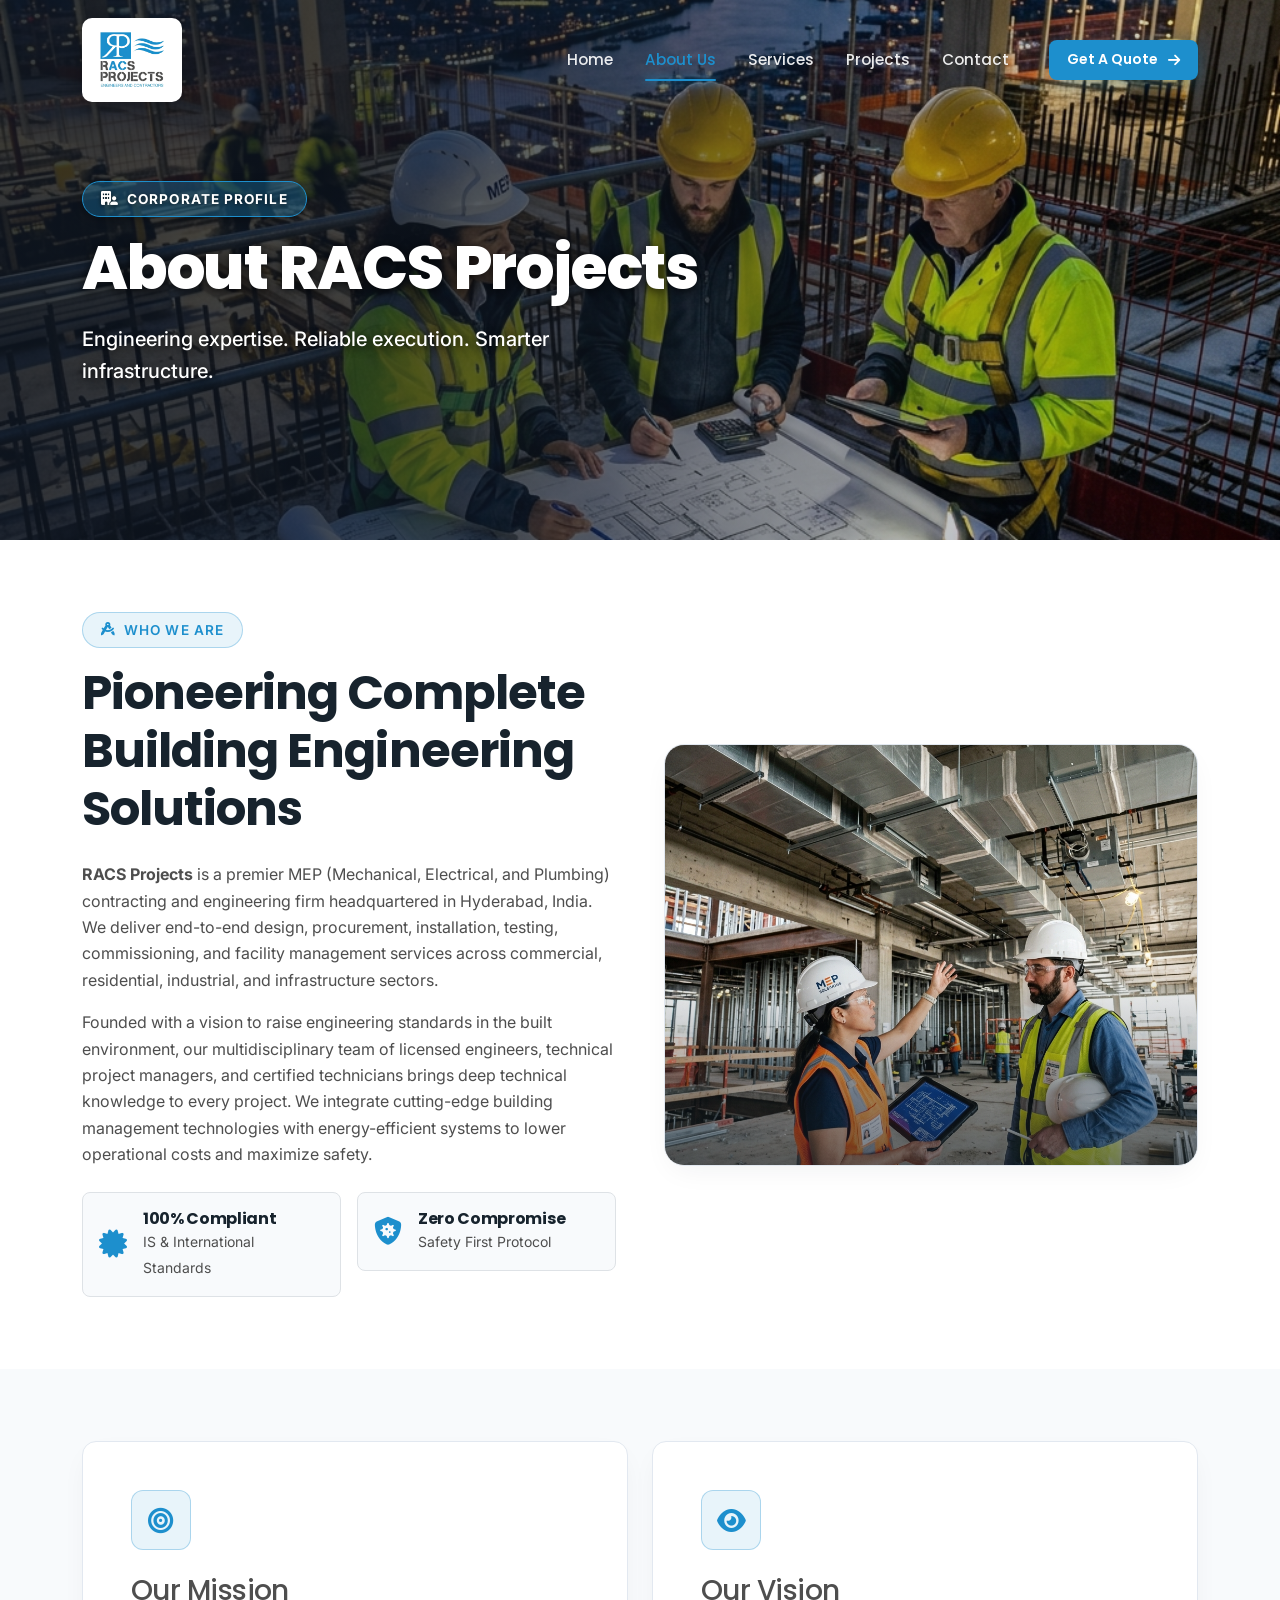
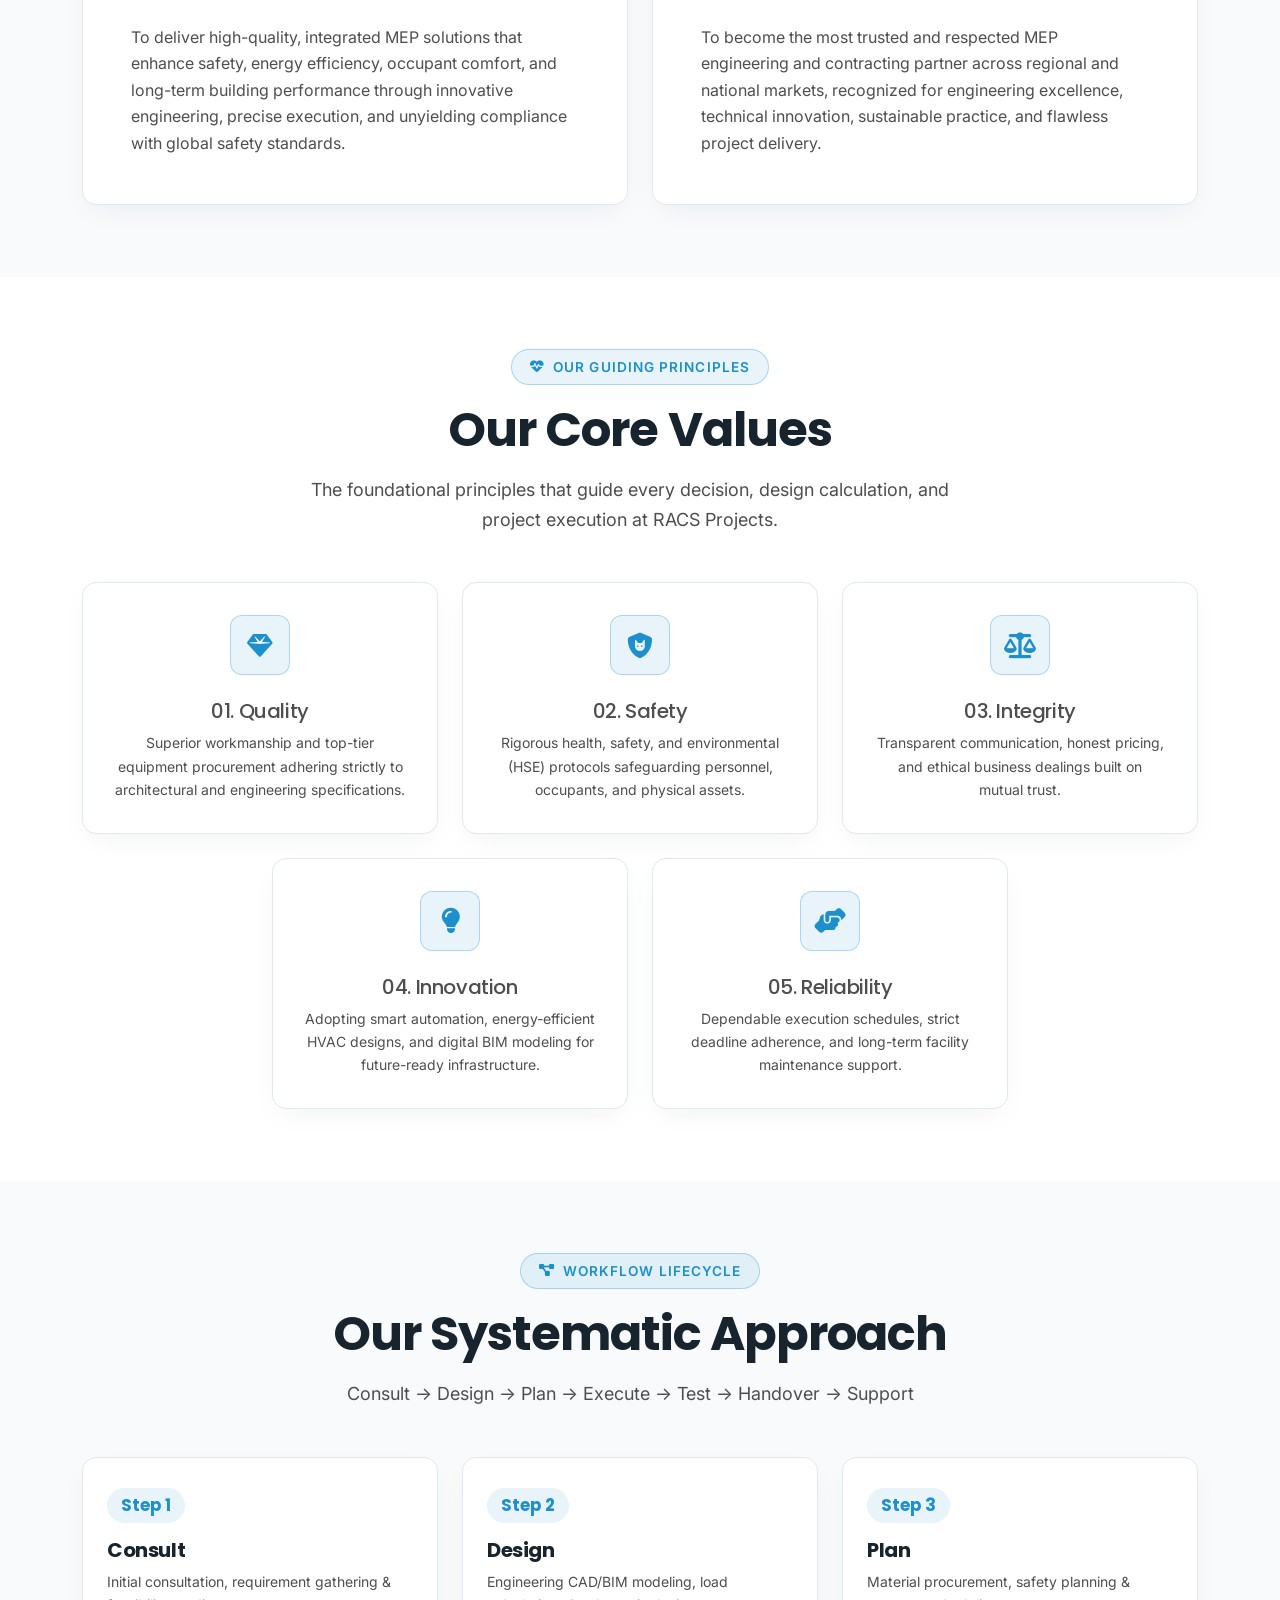
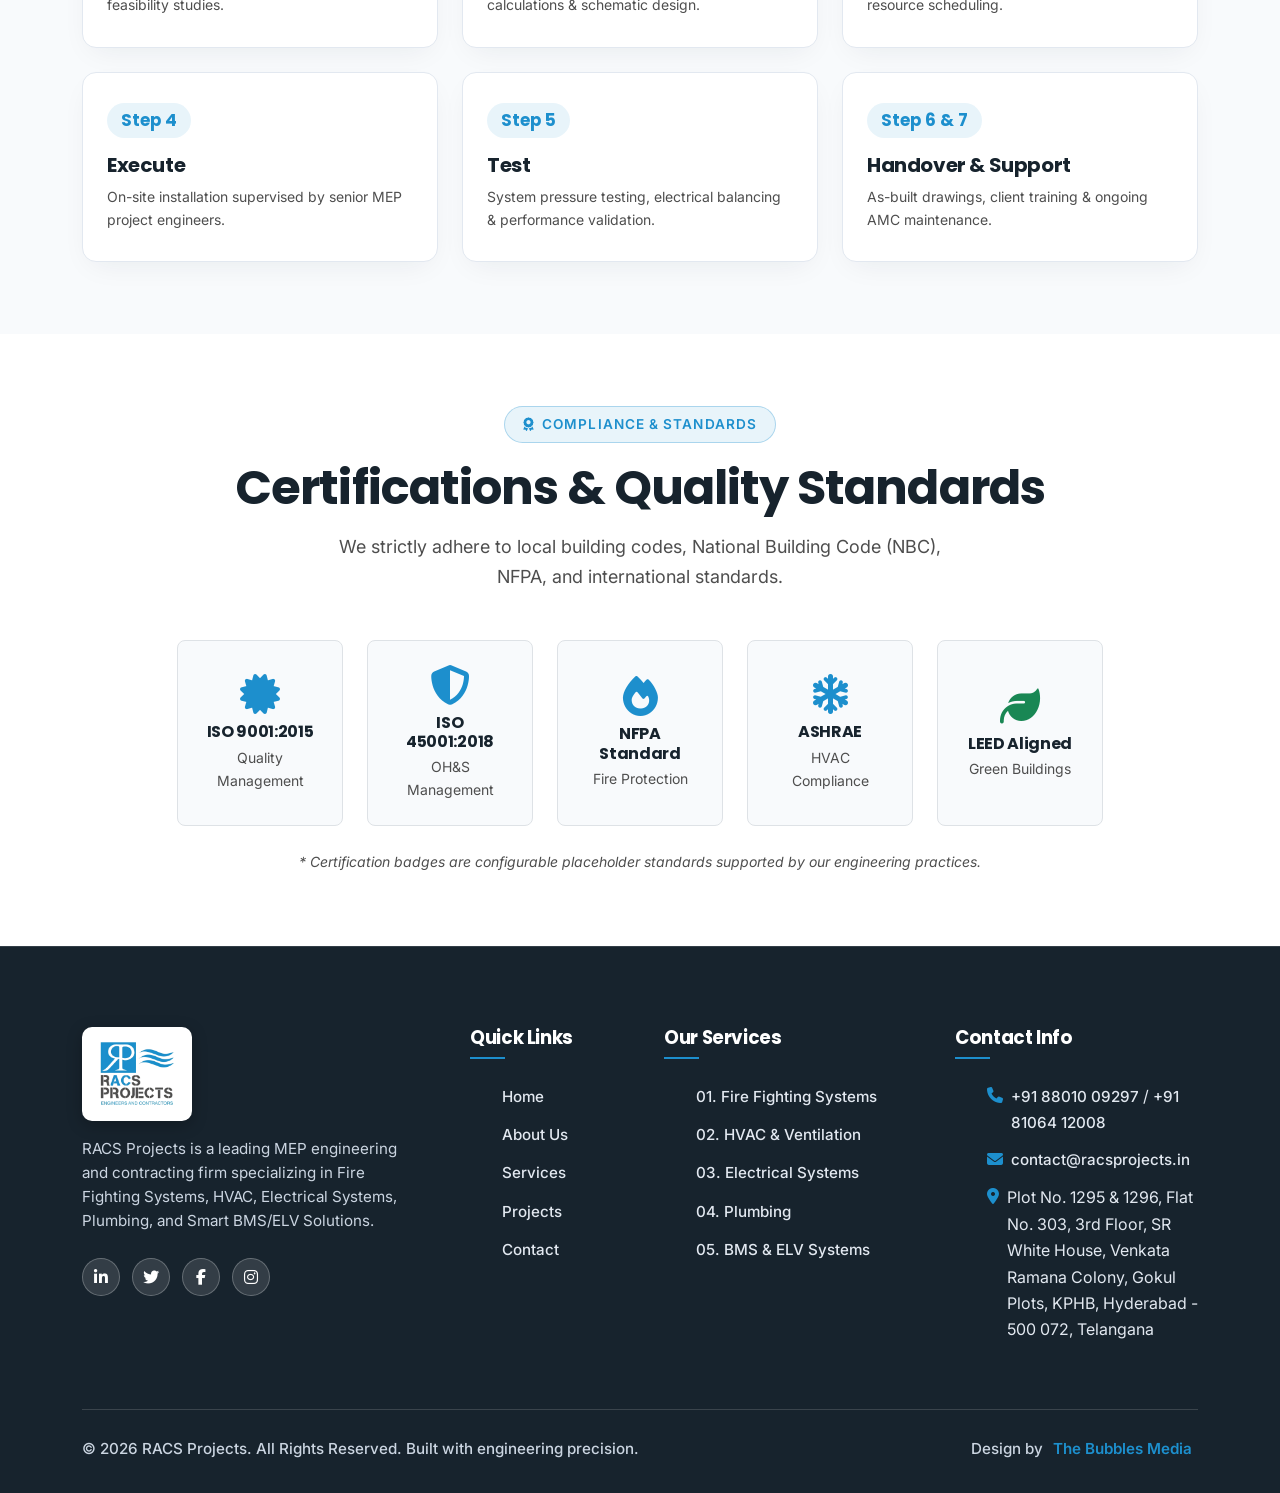
==== about.html @ c569ed99 "fvdfvd" ====
<!DOCTYPE html>
<html lang="en">
<head>
  <meta charset="UTF-8">
  <meta name="viewport" content="width=device-width, initial-scale=1.0">
  <title>About Us | RACS Projects - MEP Engineering & Contracting</title>
  <meta name="description" content="Learn about RACS Projects, a trusted MEP engineering and contracting company committed to engineering excellence, safety, and sustainable building systems.">
  <meta name="keywords" content="RACS Projects about, MEP engineering company, mission vision core values, MEP contractors Hyderabad">
  <meta name="author" content="RACS Projects">
  
  <!-- Open Graph / Social Media Meta -->
  <meta property="og:title" content="About Us | RACS Projects">
  <meta property="og:description" content="Engineering expertise. Reliable execution. Smarter infrastructure.">
  <meta property="og:type" content="website">
  <meta property="og:url" content="https://racsprojects.com/about.html">

  <!-- Google Fonts -->
  <link rel="preconnect" href="https://fonts.googleapis.com">
  <link rel="preconnect" href="https://fonts.gstatic.com" crossorigin>
  <link href="https://fonts.googleapis.com/css2?family=Inter:wght@300;400;500;600;700&family=Poppins:wght@400;500;600;700;800&display=swap" rel="stylesheet">

  <!-- Bootstrap 5 CSS -->
  <link href="https://cdn.jsdelivr.net/npm/bootstrap@5.3.3/dist/css/bootstrap.min.css" rel="stylesheet">
  
  <!-- Font Awesome Icons -->
  <link rel="stylesheet" href="https://cdnjs.cloudflare.com/ajax/libs/font-awesome/6.5.1/css/all.min.css">

  <!-- Custom Stylesheet -->
  <link rel="stylesheet" href="css/style.css">
</head>
<body>

  <!-- ==========================================
       NAVIGATION BAR
       ========================================== -->
  <nav class="navbar navbar-expand-lg navbar-racs">
    <div class="container">
      <a class="navbar-brand navbar-brand-racs" href="index.html">
        <img src="assets/images/logo.png" alt="RACS Projects Logo" class="brand-logo-img">
      </a>
      <button class="navbar-toggler navbar-toggler-racs" type="button" data-bs-toggle="collapse" data-bs-target="#navbarContent" aria-controls="navbarContent" aria-expanded="false" aria-label="Toggle navigation">
        <i class="fa-solid fa-bars"></i>
      </button>

      <div class="collapse navbar-collapse" id="navbarContent">
        <ul class="navbar-nav ms-auto mb-2 mb-lg-0 me-lg-4">
          <li class="nav-item">
            <a class="nav-link nav-link-racs" href="index.html">Home</a>
          </li>
          <li class="nav-item">
            <a class="nav-link nav-link-racs active" href="about.html">About Us</a>
          </li>
          <li class="nav-item">
            <a class="nav-link nav-link-racs" href="services.html">Services</a>
          </li>
          <li class="nav-item">
            <a class="nav-link nav-link-racs" href="projects.html">Projects</a>
          </li>
          <li class="nav-item">
            <a class="nav-link nav-link-racs" href="contact.html">Contact</a>
          </li>
        </ul>
        <a href="contact.html" class="btn-racs btn-racs-primary btn-sm-custom">
          Get a Quote <i class="fa-solid fa-arrow-right"></i>
        </a>
      </div>
    </div>
  </nav>

  <!-- ==========================================
       ABOUT HERO
       ========================================== -->
  <section class="hero-racs" style="background-image: url('assets/images/about-hero.jpg'); min-height: 60vh;">
    <div class="hero-overlay"></div>
    <div class="container hero-content">
      <div class="row align-items-center">
        <div class="col-lg-8 reveal-on-scroll">
          <div class="section-tag">
            <i class="fa-solid fa-building-user"></i> Corporate Profile
          </div>
          <h1 class="hero-title">About RACS Projects</h1>
          <p class="hero-subtitle">
            Engineering expertise. Reliable execution. Smarter infrastructure.
          </p>
        </div>
      </div>
    </div>
  </section>

  <!-- ==========================================
       WHO WE ARE
       ========================================== -->
  <section class="py-5">
    <div class="container py-4">
      <div class="row align-items-center g-5">
        <div class="col-lg-6 reveal-on-scroll">
          <div class="section-tag">
            <i class="fa-solid fa-compass-drafting"></i> Who We Are
          </div>
          <h2 class="section-title mb-4">Pioneering Complete Building Engineering Solutions</h2>
          <p class="text-muted-custom mb-3">
            <strong>RACS Projects</strong> is a premier MEP (Mechanical, Electrical, and Plumbing) contracting and engineering firm headquartered in Hyderabad, India. We deliver end-to-end design, procurement, installation, testing, commissioning, and facility management services across commercial, residential, industrial, and infrastructure sectors.
          </p>
          <p class="text-muted-custom mb-4">
            Founded with a vision to raise engineering standards in the built environment, our multidisciplinary team of licensed engineers, technical project managers, and certified technicians brings deep technical knowledge to every project. We integrate cutting-edge building management technologies with energy-efficient systems to lower operational costs and maximize safety.
          </p>
          
          <div class="row g-3">
            <div class="col-6">
              <div class="d-flex align-items-center gap-3 p-3 rounded-3 bg-surface-slate border border-subtle">
                <i class="fa-solid fa-certificate text-accent-cyan fs-3"></i>
                <div>
                  <h6 class="mb-0 text-bright fw-bold">100% Compliant</h6>
                  <span class="small text-muted-custom">IS & International Standards</span>
                </div>
              </div>
            </div>
            <div class="col-6">
              <div class="d-flex align-items-center gap-3 p-3 rounded-3 bg-surface-slate border border-subtle">
                <i class="fa-solid fa-shield-virus text-accent-amber fs-3"></i>
                <div>
                  <h6 class="mb-0 text-bright fw-bold">Zero Compromise</h6>
                  <span class="small text-muted-custom">Safety First Protocol</span>
                </div>
              </div>
            </div>
          </div>
        </div>

        <div class="col-lg-6 reveal-on-scroll">
          <div class="service-img-wrapper">
            <img src="assets/images/company-intro.jpg" alt="RACS Projects Engineering Team">
            <div class="service-img-overlay"></div>
          </div>
        </div>
      </div>
    </div>
  </section>

  <!-- ==========================================
       MISSION & VISION
       ========================================== -->
  <section class="py-5 bg-surface-slate">
    <div class="container py-4">
      <div class="row g-4">
        <!-- Mission -->
        <div class="col-lg-6 reveal-on-scroll">
          <div class="racs-card p-5 border-accent">
            <div class="icon-box">
              <i class="fa-solid fa-bullseye"></i>
            </div>
            <h3 class="h3 mb-3">Our Mission</h3>
            <p class="text-muted-custom mb-0">
              To deliver high-quality, integrated MEP solutions that enhance safety, energy efficiency, occupant comfort, and long-term building performance through innovative engineering, precise execution, and unyielding compliance with global safety standards.
            </p>
          </div>
        </div>

        <!-- Vision -->
        <div class="col-lg-6 reveal-on-scroll">
          <div class="racs-card p-5 border-amber">
            <div class="icon-box icon-box-amber">
              <i class="fa-solid fa-eye"></i>
            </div>
            <h3 class="h3 mb-3">Our Vision</h3>
            <p class="text-muted-custom mb-0">
              To become the most trusted and respected MEP engineering and contracting partner across regional and national markets, recognized for engineering excellence, technical innovation, sustainable practice, and flawless project delivery.
            </p>
          </div>
        </div>
      </div>
    </div>
  </section>

  <!-- ==========================================
       CORE VALUES (5 CARDS)
       ========================================== -->
  <section class="py-5">
    <div class="container py-4">
      <div class="text-center mx-auto mb-5 reveal-on-scroll" style="max-width: 700px;">
        <div class="section-tag section-tag-amber">
          <i class="fa-solid fa-heart-pulse"></i> Our Guiding Principles
        </div>
        <h2 class="section-title">Our Core Values</h2>
        <p class="section-subtitle">
          The foundational principles that guide every decision, design calculation, and project execution at RACS Projects.
        </p>
      </div>

      <div class="row g-4 justify-content-center">
        <!-- 1. Quality -->
        <div class="col-lg-4 col-md-6 reveal-on-scroll">
          <div class="racs-card text-center">
            <div class="icon-box mx-auto">
              <i class="fa-solid fa-gem"></i>
            </div>
            <h4 class="h5 mb-2">01. Quality</h4>
            <p class="text-muted-custom small mb-0">
              Superior workmanship and top-tier equipment procurement adhering strictly to architectural and engineering specifications.
            </p>
          </div>
        </div>

        <!-- 2. Safety -->
        <div class="col-lg-4 col-md-6 reveal-on-scroll">
          <div class="racs-card text-center">
            <div class="icon-box icon-box-amber mx-auto">
              <i class="fa-solid fa-shield-cat"></i>
            </div>
            <h4 class="h5 mb-2">02. Safety</h4>
            <p class="text-muted-custom small mb-0">
              Rigorous health, safety, and environmental (HSE) protocols safeguarding personnel, occupants, and physical assets.
            </p>
          </div>
        </div>

        <!-- 3. Integrity -->
        <div class="col-lg-4 col-md-6 reveal-on-scroll">
          <div class="racs-card text-center">
            <div class="icon-box mx-auto">
              <i class="fa-solid fa-scale-balanced"></i>
            </div>
            <h4 class="h5 mb-2">03. Integrity</h4>
            <p class="text-muted-custom small mb-0">
              Transparent communication, honest pricing, and ethical business dealings built on mutual trust.
            </p>
          </div>
        </div>

        <!-- 4. Innovation -->
        <div class="col-lg-4 col-md-6 reveal-on-scroll">
          <div class="racs-card text-center">
            <div class="icon-box icon-box-amber mx-auto">
              <i class="fa-solid fa-lightbulb"></i>
            </div>
            <h4 class="h5 mb-2">04. Innovation</h4>
            <p class="text-muted-custom small mb-0">
              Adopting smart automation, energy-efficient HVAC designs, and digital BIM modeling for future-ready infrastructure.
            </p>
          </div>
        </div>

        <!-- 5. Reliability -->
        <div class="col-lg-4 col-md-6 reveal-on-scroll">
          <div class="racs-card text-center">
            <div class="icon-box mx-auto">
              <i class="fa-solid fa-handshake-angle"></i>
            </div>
            <h4 class="h5 mb-2">05. Reliability</h4>
            <p class="text-muted-custom small mb-0">
              Dependable execution schedules, strict deadline adherence, and long-term facility maintenance support.
            </p>
          </div>
        </div>
      </div>
    </div>
  </section>

  <!-- ==========================================
       OUR APPROACH / WORKFLOW TIMELINE
       ========================================== -->
  <section class="py-5 bg-surface-slate">
    <div class="container py-4">
      <div class="text-center mx-auto mb-5 reveal-on-scroll" style="max-width: 700px;">
        <div class="section-tag">
          <i class="fa-solid fa-diagram-project"></i> Workflow Lifecycle
        </div>
        <h2 class="section-title">Our Systematic Approach</h2>
        <p class="section-subtitle">
          Consult → Design → Plan → Execute → Test → Handover → Support
        </p>
      </div>

      <div class="row g-4 position-relative">
        <div class="col-md-4 col-6 reveal-on-scroll">
          <div class="process-step h-100">
            <span class="step-num">Step 1</span>
            <h5 class="mb-2">Consult</h5>
            <p class="small text-muted-custom mb-0">Initial consultation, requirement gathering & feasibility studies.</p>
          </div>
        </div>
        <div class="col-md-4 col-6 reveal-on-scroll">
          <div class="process-step h-100">
            <span class="step-num">Step 2</span>
            <h5 class="mb-2">Design</h5>
            <p class="small text-muted-custom mb-0">Engineering CAD/BIM modeling, load calculations & schematic design.</p>
          </div>
        </div>
        <div class="col-md-4 col-6 reveal-on-scroll">
          <div class="process-step h-100">
            <span class="step-num">Step 3</span>
            <h5 class="mb-2">Plan</h5>
            <p class="small text-muted-custom mb-0">Material procurement, safety planning & resource scheduling.</p>
          </div>
        </div>
        <div class="col-md-4 col-6 reveal-on-scroll">
          <div class="process-step h-100">
            <span class="step-num">Step 4</span>
            <h5 class="mb-2">Execute</h5>
            <p class="small text-muted-custom mb-0">On-site installation supervised by senior MEP project engineers.</p>
          </div>
        </div>
        <div class="col-md-4 col-6 reveal-on-scroll">
          <div class="process-step h-100">
            <span class="step-num">Step 5</span>
            <h5 class="mb-2">Test</h5>
            <p class="small text-muted-custom mb-0">System pressure testing, electrical balancing & performance validation.</p>
          </div>
        </div>
        <div class="col-md-4 col-6 reveal-on-scroll">
          <div class="process-step h-100">
            <span class="step-num">Step 6 & 7</span>
            <h5 class="mb-2">Handover & Support</h5>
            <p class="small text-muted-custom mb-0">As-built drawings, client training & ongoing AMC maintenance.</p>
          </div>
        </div>
      </div>
    </div>
  </section>

  <!-- ==========================================
       CERTIFICATIONS & STANDARDS PLACEHOLDERS
       ========================================== -->
  <section class="py-5">
    <div class="container py-4 text-center">
      <div class="section-tag section-tag-amber mb-3">
        <i class="fa-solid fa-award"></i> Compliance & Standards
      </div>
      <h2 class="section-title mb-3">Certifications & Quality Standards</h2>
      <p class="section-subtitle mx-auto mb-5" style="max-width: 650px;">
        We strictly adhere to local building codes, National Building Code (NBC), NFPA, and international standards.
      </p>

      <div class="row g-4 justify-content-center reveal-on-scroll">
        <!-- Placeholder 1 -->
        <div class="col-lg-2 col-md-4 col-6">
          <div class="p-4 rounded-3 bg-surface-slate border border-subtle h-100 d-flex flex-column align-items-center justify-content-center">
            <i class="fa-solid fa-certificate text-accent-cyan fs-1 mb-2"></i>
            <h6 class="mb-1 text-bright">ISO 9001:2015</h6>
            <span class="small text-muted-custom">Quality Management</span>
          </div>
        </div>

        <!-- Placeholder 2 -->
        <div class="col-lg-2 col-md-4 col-6">
          <div class="p-4 rounded-3 bg-surface-slate border border-subtle h-100 d-flex flex-column align-items-center justify-content-center">
            <i class="fa-solid fa-shield-halved text-accent-amber fs-1 mb-2"></i>
            <h6 class="mb-1 text-bright">ISO 45001:2018</h6>
            <span class="small text-muted-custom">OH&S Management</span>
          </div>
        </div>

        <!-- Placeholder 3 -->
        <div class="col-lg-2 col-md-4 col-6">
          <div class="p-4 rounded-3 bg-surface-slate border border-subtle h-100 d-flex flex-column align-items-center justify-content-center">
            <i class="fa-solid fa-fire text-accent-amber fs-1 mb-2"></i>
            <h6 class="mb-1 text-bright">NFPA Standard</h6>
            <span class="small text-muted-custom">Fire Protection</span>
          </div>
        </div>

        <!-- Placeholder 4 -->
        <div class="col-lg-2 col-md-4 col-6">
          <div class="p-4 rounded-3 bg-surface-slate border border-subtle h-100 d-flex flex-column align-items-center justify-content-center">
            <i class="fa-solid fa-snowflake text-accent-cyan fs-1 mb-2"></i>
            <h6 class="mb-1 text-bright">ASHRAE</h6>
            <span class="small text-muted-custom">HVAC Compliance</span>
          </div>
        </div>

        <!-- Placeholder 5 -->
        <div class="col-lg-2 col-md-4 col-6">
          <div class="p-4 rounded-3 bg-surface-slate border border-subtle h-100 d-flex flex-column align-items-center justify-content-center">
            <i class="fa-solid fa-leaf text-success fs-1 mb-2"></i>
            <h6 class="mb-1 text-bright">LEED Aligned</h6>
            <span class="small text-muted-custom">Green Buildings</span>
          </div>
        </div>
      </div>
      <p class="small text-dim mt-4 mb-0"><em>* Certification badges are configurable placeholder standards supported by our engineering practices.</em></p>
    </div>
  </section>

  <!-- ==========================================
       FOOTER
       ========================================== -->
  <footer class="footer-racs">
    <div class="container">
      <div class="row g-5 mb-5">
        <div class="col-lg-4">
          <a class="navbar-brand navbar-brand-racs mb-3" href="index.html">
            <img src="assets/images/logo.png" alt="RACS Projects Logo" class="brand-logo-img">
          </a>
          <p class="text-muted-custom small mb-4">
            RACS Projects is a leading MEP engineering and contracting firm specializing in Fire Fighting Systems, HVAC, Electrical Systems, Plumbing, and Smart BMS/ELV Solutions.
          </p>
          <div>
            <a href="#" class="social-icon-btn"><i class="fa-brands fa-linkedin-in"></i></a>
            <a href="#" class="social-icon-btn"><i class="fa-brands fa-twitter"></i></a>
            <a href="#" class="social-icon-btn"><i class="fa-brands fa-facebook-f"></i></a>
            <a href="#" class="social-icon-btn"><i class="fa-brands fa-instagram"></i></a>
          </div>
        </div>

        <div class="col-lg-2 col-md-4 col-6">
          <h5 class="footer-title">Quick Links</h5>
          <ul class="footer-links">
            <li><a href="index.html">Home</a></li>
            <li><a href="about.html">About Us</a></li>
            <li><a href="services.html">Services</a></li>
            <li><a href="projects.html">Projects</a></li>
            <li><a href="contact.html">Contact</a></li>
          </ul>
        </div>

        <!-- Services in strict order -->
        <div class="col-lg-3 col-md-4 col-6">
          <h5 class="footer-title">Our Services</h5>
          <ul class="footer-links">
            <li><a href="services.html#fire-fighting">01. Fire Fighting Systems</a></li>
            <li><a href="services.html#hvac-ventilation">02. HVAC & Ventilation</a></li>
            <li><a href="services.html#electrical-systems">03. Electrical Systems</a></li>
            <li><a href="services.html#plumbing">04. Plumbing</a></li>
            <li><a href="services.html#bms-elv">05. BMS & ELV Systems</a></li>
          </ul>
        </div>

        <div class="col-lg-3 col-md-4">
          <h5 class="footer-title">Contact Info</h5>
          <ul class="footer-links">
            <li class="d-flex gap-2">
              <i class="fa-solid fa-phone text-accent-cyan mt-1"></i>
              <span><a href="tel:+918801009297" class="p-0">+91 88010 09297</a> / <a href="tel:+918106412008" class="p-0">+91 81064 12008</a></span>
            </li>
            <li class="d-flex gap-2">
              <i class="fa-solid fa-envelope text-accent-cyan mt-1"></i>
              <a href="mailto:contact@racsprojects.in" class="p-0">contact@racsprojects.in</a>
            </li>
            <li class="d-flex gap-2">
              <i class="fa-solid fa-location-dot text-accent-cyan mt-1"></i>
              <span>Plot No. 1295 &amp; 1296, Flat No. 303, 3rd Floor, SR White House, Venkata Ramana Colony, Gokul Plots, KPHB, Hyderabad - 500 072, Telangana</span>
            </li>
          </ul>
        </div>
      </div>

      <div class="footer-bottom d-flex flex-column flex-md-row align-items-center justify-content-between gap-2 text-center text-md-start">
        <p class="mb-0">© 2026 RACS Projects. All Rights Reserved. Built with engineering precision.</p>
        <p class="mb-0">Design by <a href="https://thebubblesmedia.com/" target="_blank" rel="noopener noreferrer" class="bubbles-media-link">The Bubbles Media</a></p>
      </div>
    </div>
  </footer>

  <!-- Bootstrap 5 JS Bundle -->
  <script src="https://cdn.jsdelivr.net/npm/bootstrap@5.3.3/dist/js/bootstrap.bundle.min.js"></script>
  
  <!-- Custom JS -->
  <script src="js/script.js"></script>
</body>
</html>
---- css/style.css ----
/* ==========================================================================
   RACS PROJECTS - MEP Engineering & Contracting
   Main Stylesheet (Strict Brand Colors: #1D8FCD, #4E4E4E, #17232D, #000000, #FFFFFF)
   ========================================================================== */

/* --------------------------------------------------------------------------
   01. DESIGN TOKENS & VARIABLES
   -------------------------------------------------------------------------- */
:root {
  --font-heading: 'Poppins', -apple-system, BlinkMacSystemFont, 'Segoe UI', Roboto, sans-serif;
  --font-body: 'Inter', -apple-system, BlinkMacSystemFont, 'Segoe UI', Roboto, sans-serif;

  /* Official Brand Palette from RACS Projects Logo */
  --brand-blue: #1D8FCD;
  --brand-blue-hover: #1573a6;
  --brand-blue-light: rgba(29, 143, 205, 0.1);
  --brand-blue-glow: rgba(29, 143, 205, 0.35);

  --brand-charcoal: #4E4E4E;
  --brand-navy-dark: #17232D;
  --brand-black: #000000;
  --brand-white: #FFFFFF;

  /* Light Theme Background Tokens */
  --bg-light: #FFFFFF;
  --bg-light-gray: #F8FAFC;
  --bg-alt-gray: #F1F5F9;

  /* Borders & Shadows */
  --border-light: #E2E8F0;
  --border-accent: rgba(29, 143, 205, 0.3);
  --border-dark: rgba(255, 255, 255, 0.12);

  /* Legacy Compatibility Aliases */
  --accent-blue-500: var(--brand-blue);
  --accent-blue-600: var(--brand-blue-hover);
  --accent-cyan: var(--brand-blue);
  --accent-amber: var(--brand-blue);

  /* Typography Colors */
  --text-dark: #17232D;
  --text-body: #4E4E4E;
  --text-muted: #64748B;
  --text-bright: #FFFFFF;

  /* Spacing & Transitions */
  --transition-fast: all 0.25s cubic-bezier(0.16, 1, 0.3, 1);
  --transition-normal: all 0.4s cubic-bezier(0.16, 1, 0.3, 1);
  --radius-sm: 8px;
  --radius-md: 14px;
  --radius-lg: 20px;
  --radius-full: 9999px;
  
  --shadow-subtle: 0 10px 30px -10px rgba(23, 35, 45, 0.08);
  --shadow-glow: 0 0 25px rgba(29, 143, 205, 0.25);
}

/* --------------------------------------------------------------------------
   02. RESET & BASE STYLES
   -------------------------------------------------------------------------- */
* {
  margin: 0;
  padding: 0;
  box-sizing: border-box;
}

html {
  scroll-behavior: smooth;
  font-size: 16px;
}

body {
  font-family: var(--font-body);
  background-color: var(--bg-light);
  color: var(--text-body);
  line-height: 1.65;
  overflow-x: hidden;
  -webkit-font-smoothing: antialiased;
}

h1, h2, h3, h4, h5, h6 {
  font-family: var(--font-heading);
  color: var(--brand-navy-dark);
  font-weight: 700;
  letter-spacing: -0.02em;
}

.bg-surface-dark h1,
.bg-surface-dark h2,
.bg-surface-dark h3,
.bg-surface-dark h4,
.bg-surface-dark h5,
.bg-surface-dark h6,
.hero-racs h1,
.footer-racs h5 {
  color: var(--brand-white);
}

a {
  color: var(--brand-blue);
  text-decoration: none;
  transition: var(--transition-fast);
}

a:hover {
  color: var(--brand-blue-hover);
}

img {
  max-width: 100%;
  height: auto;
  display: block;
}

/* --------------------------------------------------------------------------
   03. TYPOGRAPHY & UTILITIES
   -------------------------------------------------------------------------- */
.text-accent-blue,
.text-accent-cyan,
.text-accent-amber {
  color: var(--brand-blue) !important;
}

.text-muted-custom {
  color: var(--brand-charcoal) !important;
}

.section-tag,
.section-tag-amber {
  display: inline-flex;
  align-items: center;
  gap: 8px;
  padding: 6px 18px;
  border-radius: var(--radius-full);
  background: var(--brand-blue-light);
  border: 1px solid var(--border-accent);
  color: var(--brand-blue);
  font-size: 0.85rem;
  font-weight: 600;
  text-transform: uppercase;
  letter-spacing: 0.08em;
  margin-bottom: 1rem;
}

.section-title {
  font-size: clamp(2rem, 4vw, 3rem);
  line-height: 1.2;
  margin-bottom: 1rem;
  color: var(--brand-navy-dark);
}

.section-subtitle {
  font-size: 1.125rem;
  color: var(--brand-charcoal);
  max-width: 680px;
}

.bg-surface-dark {
  background-color: var(--brand-navy-dark) !important;
  color: var(--brand-white);
}

.bg-surface-slate {
  background-color: var(--bg-light-gray) !important;
}

/* --------------------------------------------------------------------------
   04. BUTTONS & INTERACTIVE ELEMENTS
   -------------------------------------------------------------------------- */
.btn-racs {
  display: inline-flex;
  align-items: center;
  justify-content: center;
  gap: 10px;
  padding: 14px 28px;
  font-family: var(--font-heading);
  font-weight: 600;
  font-size: 0.95rem;
  border-radius: var(--radius-sm);
  transition: var(--transition-normal);
  cursor: pointer;
  border: none;
  text-transform: capitalize;
}

.btn-racs-primary,
.btn-racs-amber {
  background-color: var(--brand-blue) !important;
  color: var(--brand-white) !important;
  box-shadow: 0 4px 18px var(--brand-blue-glow);
}

.btn-racs-primary:hover,
.btn-racs-amber:hover {
  background-color: var(--brand-blue-hover) !important;
  color: var(--brand-white) !important;
  transform: translateY(-2px);
  box-shadow: 0 8px 25px var(--brand-blue-glow);
}

.btn-racs-outline {
  background: transparent;
  color: var(--brand-blue);
  border: 1px solid var(--brand-blue);
}

.hero-racs .btn-racs-outline,
.bg-surface-dark .btn-racs-outline {
  color: var(--brand-white);
  border-color: rgba(255, 255, 255, 0.3);
  background: rgba(255, 255, 255, 0.05);
}

.btn-racs-outline:hover {
  background: var(--brand-blue);
  border-color: var(--brand-blue);
  color: var(--brand-white);
  transform: translateY(-2px);
}

.btn-sm-custom {
  padding: 8px 18px;
  font-size: 0.875rem;
}

/* --------------------------------------------------------------------------
   05. NAVIGATION BAR
   -------------------------------------------------------------------------- */
.navbar-racs {
  position: fixed;
  top: 0;
  left: 0;
  width: 100%;
  z-index: 1050;
  padding: 18px 0;
  transition: var(--transition-normal);
  background: transparent;
}

.navbar-racs.scrolled {
  padding: 12px 0;
  background: var(--brand-navy-dark);
  border-bottom: 1px solid var(--border-dark);
  box-shadow: var(--shadow-subtle);
}

.navbar-brand-racs {
  display: inline-flex;
  align-items: center;
  justify-content: center;
  background: #ffffff;
  padding: 8px 16px;
  border-radius: 10px;
  box-shadow: 0 4px 15px rgba(0, 0, 0, 0.25);
  transition: var(--transition-fast);
}

.navbar-brand-racs:hover {
  transform: translateY(-2px);
  box-shadow: 0 6px 20px rgba(29, 143, 205, 0.4);
}

.brand-logo-img {
  height: 68px;
  width: auto;
  max-width: 340px;
  object-fit: contain;
  transition: var(--transition-fast);
}

.footer-racs .brand-logo-img {
  height: 78px;
  max-width: 380px;
}

.nav-link-racs {
  font-family: var(--font-heading);
  font-size: 0.95rem;
  font-weight: 500;
  color: rgba(255, 255, 255, 0.9) !important;
  padding: 8px 16px !important;
  position: relative;
  transition: var(--transition-fast);
}

.nav-link-racs:hover,
.nav-link-racs.active {
  color: var(--brand-blue) !important;
}

.nav-link-racs.active::after {
  content: '';
  position: absolute;
  bottom: 0;
  left: 16px;
  right: 16px;
  height: 2px;
  background: var(--brand-blue);
  border-radius: 2px;
  box-shadow: 0 0 8px var(--brand-blue);
}

.navbar-toggler-racs {
  border: 1px solid var(--border-dark);
  color: var(--brand-white);
  padding: 8px 12px;
  border-radius: var(--radius-sm);
  background: rgba(255, 255, 255, 0.08);
}

@media (max-width: 991.98px) {
  .navbar-collapse {
    background: var(--brand-navy-dark);
    border-radius: var(--radius-md);
    padding: 20px;
    margin-top: 15px;
    border: 1px solid var(--border-dark);
    box-shadow: var(--shadow-subtle);
  }
}

/* --------------------------------------------------------------------------
   06. HERO SECTION
   -------------------------------------------------------------------------- */
.hero-racs {
  position: relative;
  min-height: 92vh;
  display: flex;
  align-items: center;
  padding-top: 150px;
  padding-bottom: 90px;
  background-size: cover;
  background-position: center center;
  background-repeat: no-repeat;
  overflow: hidden;
}

.hero-overlay {
  position: absolute;
  inset: 0;
  background: linear-gradient(
    90deg,
    rgba(15, 23, 35, 0.82) 0%,
    rgba(15, 23, 35, 0.65) 45%,
    rgba(15, 23, 35, 0.25) 75%,
    rgba(15, 23, 35, 0.05) 100%
  );
  z-index: 1;
}

.hero-content {
  position: relative;
  z-index: 2;
}

.hero-racs .section-tag {
  background: rgba(29, 143, 205, 0.3);
  border: 1px solid #1D8FCD;
  color: #FFFFFF !important;
  font-weight: 700;
  text-shadow: 0 1px 4px rgba(0, 0, 0, 0.6);
  box-shadow: 0 2px 10px rgba(0, 0, 0, 0.3);
}

.hero-title {
  font-size: clamp(2.4rem, 4.8vw, 3.8rem);
  font-weight: 800;
  line-height: 1.15;
  margin-bottom: 1.25rem;
  color: #FFFFFF !important;
  text-shadow: 0 2px 12px rgba(0, 0, 0, 0.8);
}

.hero-subtitle {
  font-size: clamp(1.05rem, 1.8vw, 1.25rem);
  color: #FFFFFF !important;
  max-width: 580px;
  margin-bottom: 2rem;
  font-weight: 500;
  line-height: 1.6;
  text-shadow: 0 2px 10px rgba(0, 0, 0, 0.85);
}

.hero-racs .btn-racs-primary {
  background-color: #1D8FCD !important;
  color: #FFFFFF !important;
  font-weight: 700;
  box-shadow: 0 4px 20px rgba(29, 143, 205, 0.5);
}

.hero-racs .btn-racs-outline {
  color: #FFFFFF !important;
  border-color: #FFFFFF !important;
  background: rgba(255, 255, 255, 0.18) !important;
  backdrop-filter: blur(8px);
  font-weight: 600;
  text-shadow: 0 1px 3px rgba(0, 0, 0, 0.5);
}

.hero-racs .btn-racs-outline:hover {
  background: #1D8FCD !important;
  border-color: #1D8FCD !important;
  color: #FFFFFF !important;
}

.hero-stats-badge {
  display: flex;
  align-items: center;
  gap: 15px;
  padding: 12px 22px;
  background: rgba(15, 23, 35, 0.8);
  backdrop-filter: blur(12px);
  border: 1px solid rgba(255, 255, 255, 0.3);
  border-radius: var(--radius-md);
  margin-top: 2rem;
  max-width: max-content;
  box-shadow: 0 4px 20px rgba(0, 0, 0, 0.5);
}

.hero-stats-badge i {
  color: #1D8FCD !important;
}

.hero-stats-badge span {
  color: #FFFFFF !important;
  font-weight: 600;
  text-shadow: 0 1px 3px rgba(0, 0, 0, 0.6);
}

/* --------------------------------------------------------------------------
   07. CARDS & GRID COMPONENTS
   -------------------------------------------------------------------------- */
.racs-card {
  background: var(--brand-white);
  border: 1px solid var(--border-light);
  border-radius: var(--radius-md);
  padding: 32px;
  transition: var(--transition-normal);
  height: 100%;
  position: relative;
  overflow: hidden;
  box-shadow: var(--shadow-subtle);
}

.bg-surface-dark .racs-card {
  background: rgba(255, 255, 255, 0.05);
  border-color: var(--border-dark);
}

.racs-card:hover {
  border-color: var(--brand-blue);
  transform: translateY(-6px);
  box-shadow: var(--shadow-glow);
}

.card-number {
  font-family: var(--font-heading);
  font-size: 2.5rem;
  font-weight: 800;
  color: rgba(23, 35, 45, 0.08);
  position: absolute;
  top: 20px;
  right: 25px;
  transition: var(--transition-fast);
}

.bg-surface-dark .card-number {
  color: rgba(255, 255, 255, 0.08);
}

.racs-card:hover .card-number {
  color: rgba(29, 143, 205, 0.25);
}

.icon-box,
.icon-box-amber {
  width: 60px;
  height: 60px;
  border-radius: 12px;
  background: var(--brand-blue-light);
  border: 1px solid var(--border-accent);
  color: var(--brand-blue);
  display: flex;
  align-items: center;
  justify-content: center;
  font-size: 1.6rem;
  margin-bottom: 1.5rem;
  transition: var(--transition-normal);
}

.racs-card:hover .icon-box,
.racs-card:hover .icon-box-amber {
  background: var(--brand-blue);
  color: var(--brand-white);
  box-shadow: 0 0 20px var(--brand-blue-glow);
}

.feature-point {
  display: flex;
  align-items: center;
  gap: 12px;
  font-size: 1rem;
  color: var(--brand-charcoal);
  font-weight: 500;
}

.feature-point i {
  color: var(--brand-blue);
  font-size: 1.1rem;
}

/* --------------------------------------------------------------------------
   08. SERVICES SPECIFIC STYLES
   -------------------------------------------------------------------------- */
.service-pill-list {
  display: flex;
  flex-wrap: wrap;
  gap: 10px;
  margin-top: 1.2rem;
}

.service-pill {
  font-size: 0.85rem;
  padding: 6px 14px;
  border-radius: var(--radius-full);
  background: var(--bg-light-gray);
  border: 1px solid var(--border-light);
  color: var(--brand-charcoal);
  transition: var(--transition-fast);
}

.bg-surface-dark .service-pill {
  background: rgba(255, 255, 255, 0.08);
  border-color: rgba(255, 255, 255, 0.12);
  color: rgba(255, 255, 255, 0.85);
}

.racs-card:hover .service-pill {
  border-color: var(--brand-blue);
  color: var(--brand-blue);
}

.service-detail-section {
  padding: 80px 0;
  border-bottom: 1px solid var(--border-light);
}

.service-img-wrapper {
  position: relative;
  border-radius: var(--radius-lg);
  overflow: hidden;
  border: 1px solid var(--border-light);
  box-shadow: var(--shadow-subtle);
}

.service-img-wrapper img {
  width: 100%;
  height: 420px;
  object-fit: cover;
  transition: var(--transition-normal);
}

.service-img-wrapper:hover img {
  transform: scale(1.04);
}

.service-img-overlay {
  position: absolute;
  inset: 0;
  background: linear-gradient(180deg, transparent 50%, rgba(23, 35, 45, 0.6) 100%);
}

/* --------------------------------------------------------------------------
   09. PROJECTS PORTFOLIO STYLES
   -------------------------------------------------------------------------- */
.filter-container {
  display: flex;
  flex-wrap: wrap;
  justify-content: center;
  gap: 10px;
  margin-bottom: 3rem;
}

.filter-btn {
  background: var(--bg-light-gray);
  border: 1px solid var(--border-light);
  color: var(--brand-charcoal);
  padding: 10px 22px;
  border-radius: var(--radius-full);
  font-family: var(--font-heading);
  font-size: 0.9rem;
  font-weight: 500;
  cursor: pointer;
  transition: var(--transition-fast);
}

.filter-btn:hover,
.filter-btn.active {
  background: var(--brand-blue);
  border-color: var(--brand-blue);
  color: var(--brand-white);
  box-shadow: 0 4px 15px var(--brand-blue-glow);
}

.project-card {
  border-radius: var(--radius-md);
  background: var(--brand-white);
  border: 1px solid var(--border-light);
  overflow: hidden;
  transition: var(--transition-normal);
  height: 100%;
  box-shadow: var(--shadow-subtle);
}

.project-card:hover {
  transform: translateY(-8px);
  border-color: var(--brand-blue);
  box-shadow: var(--shadow-glow);
}

.project-img-box {
  position: relative;
  height: 240px;
  overflow: hidden;
}

.project-img-box img {
  width: 100%;
  height: 100%;
  object-fit: cover;
  transition: var(--transition-normal);
}

.project-card:hover .project-img-box img {
  transform: scale(1.08);
}

.project-category-badge {
  position: absolute;
  top: 15px;
  left: 15px;
  background: var(--brand-navy-dark);
  border: 1px solid var(--brand-blue);
  color: var(--brand-white);
  font-size: 0.78rem;
  font-weight: 600;
  padding: 4px 12px;
  border-radius: var(--radius-full);
  text-transform: uppercase;
}

.project-body {
  padding: 24px;
}

.project-location {
  font-size: 0.85rem;
  color: var(--brand-charcoal);
  display: flex;
  align-items: center;
  gap: 6px;
  margin-bottom: 8px;
}

.project-title {
  font-size: 1.25rem;
  color: var(--brand-navy-dark);
  margin-bottom: 12px;
}

.project-desc {
  font-size: 0.92rem;
  color: var(--brand-charcoal);
  margin-bottom: 16px;
}

/* --------------------------------------------------------------------------
   10. STATS & PROCESS TIMELINE
   -------------------------------------------------------------------------- */
.stats-section {
  background: var(--brand-navy-dark);
  border-top: 1px solid var(--border-dark);
  border-bottom: 1px solid var(--border-dark);
  padding: 70px 0;
  color: var(--brand-white);
}

.stat-item {
  text-align: center;
  padding: 20px;
}

.stat-number {
  font-family: var(--font-heading);
  font-size: clamp(2.8rem, 4vw, 3.8rem);
  font-weight: 800;
  color: var(--brand-white);
  line-height: 1;
  margin-bottom: 10px;
}

.stat-label {
  font-size: 1rem;
  color: rgba(255, 255, 255, 0.85);
  font-weight: 500;
}

/* Process Steps */
.process-step {
  position: relative;
  padding: 30px 24px;
  background: var(--brand-white);
  border: 1px solid var(--border-light);
  border-radius: var(--radius-md);
  transition: var(--transition-normal);
  box-shadow: var(--shadow-subtle);
}

.process-step:hover {
  border-color: var(--brand-blue);
  transform: translateY(-4px);
}

.step-num {
  font-family: var(--font-heading);
  font-size: 1.05rem;
  font-weight: 700;
  color: var(--brand-blue);
  background: var(--brand-blue-light);
  display: inline-block;
  padding: 4px 14px;
  border-radius: var(--radius-full);
  margin-bottom: 15px;
}

/* --------------------------------------------------------------------------
   11. CONTACT FORM & MAP STYLES
   -------------------------------------------------------------------------- */
.racs-form-card {
  background: var(--brand-white);
  border: 1px solid var(--border-light);
  border-radius: var(--radius-lg);
  padding: 40px;
  box-shadow: var(--shadow-subtle);
}

.racs-input {
  background: var(--bg-light-gray) !important;
  border: 1px solid var(--border-light) !important;
  color: var(--brand-navy-dark) !important;
  border-radius: var(--radius-sm) !important;
  padding: 14px 18px !important;
  font-size: 0.95rem !important;
}

.racs-input:focus {
  border-color: var(--brand-blue) !important;
  box-shadow: 0 0 10px var(--brand-blue-glow) !important;
  background: #FFFFFF !important;
}

.racs-input::placeholder {
  color: #94A3B8;
}

.contact-info-box {
  display: flex;
  align-items: flex-start;
  gap: 20px;
  margin-bottom: 30px;
}

.contact-info-icon {
  width: 50px;
  height: 50px;
  border-radius: 12px;
  background: var(--brand-blue-light);
  border: 1px solid var(--border-accent);
  color: var(--brand-blue);
  display: flex;
  align-items: center;
  justify-content: center;
  font-size: 1.3rem;
  flex-shrink: 0;
}

.map-placeholder-box {
  border-radius: var(--radius-md);
  overflow: hidden;
  border: 1px solid var(--border-light);
  height: 380px;
  background: var(--bg-light-gray);
  position: relative;
}

.map-placeholder-box iframe {
  width: 100%;
  height: 100%;
  border: 0;
}

/* --------------------------------------------------------------------------
   12. FOOTER STYLES
   -------------------------------------------------------------------------- */
.footer-racs {
  background: var(--brand-navy-dark);
  border-top: 1px solid rgba(255, 255, 255, 0.12);
  padding-top: 80px;
  padding-bottom: 30px;
  color: #E2E8F0;
}

.footer-title {
  font-size: 1.15rem;
  font-weight: 700;
  color: #FFFFFF !important;
  margin-bottom: 1.5rem;
  position: relative;
  padding-bottom: 10px;
}

.footer-title::after {
  content: '';
  position: absolute;
  bottom: 0;
  left: 0;
  width: 35px;
  height: 2px;
  background: var(--brand-blue);
}

.footer-racs p {
  color: #CBD5E1 !important;
  font-size: 0.95rem;
  line-height: 1.6;
}

.footer-links {
  list-style: none;
}

.footer-links li {
  margin-bottom: 12px;
  color: #E2E8F0;
}

.footer-links a {
  color: #E2E8F0 !important;
  font-size: 0.95rem;
  font-weight: 500;
  transition: var(--transition-fast);
}

.footer-links a:hover {
  color: #1D8FCD !important;
  padding-left: 6px;
}

.social-icon-btn {
  width: 38px;
  height: 38px;
  border-radius: 50%;
  background: rgba(255, 255, 255, 0.12);
  border: 1px solid rgba(255, 255, 255, 0.25);
  color: #FFFFFF !important;
  display: inline-flex;
  align-items: center;
  justify-content: center;
  margin-right: 8px;
  transition: var(--transition-fast);
}

.social-icon-btn:hover {
  background: var(--brand-blue);
  color: #FFFFFF !important;
  border-color: var(--brand-blue);
  transform: translateY(-3px);
}

.footer-bottom {
  border-top: 1px solid rgba(255, 255, 255, 0.15);
  margin-top: 50px;
  padding-top: 25px;
  color: #CBD5E1 !important;
  font-size: 0.9rem;
  font-weight: 500;
}

.footer-bottom a {
  color: var(--brand-blue) !important;
  font-weight: 600;
  text-decoration: none;
  transition: var(--transition-fast);
}

.footer-bottom a:hover {
  color: #FFFFFF !important;
}

/* --------------------------------------------------------------------------
   THE BUBBLES MEDIA HOVER BUBBLE ANIMATION
   -------------------------------------------------------------------------- */
.bubbles-media-link {
  position: relative;
  display: inline-block;
  color: #1D8FCD !important;
  font-weight: 700;
  text-decoration: none;
  padding: 2px 6px;
  border-radius: 6px;
  transition: all 0.3s cubic-bezier(0.16, 1, 0.3, 1);
}

.bubbles-media-link:hover {
  color: #FFFFFF !important;
  background: rgba(29, 143, 205, 0.25);
  box-shadow: 0 0 15px rgba(29, 143, 205, 0.5);
  text-shadow: 0 0 8px rgba(255, 255, 255, 0.8);
}

.js-floating-bubble {
  position: absolute;
  bottom: 90%;
  border-radius: 50%;
  background: radial-gradient(circle at 35% 35%, rgba(255, 255, 255, 0.95), rgba(29, 143, 205, 0.75) 60%, rgba(29, 143, 205, 0.95));
  box-shadow: 0 0 8px rgba(29, 143, 205, 0.9), inset -1px -1px 3px rgba(255, 255, 255, 0.9);
  pointer-events: none;
  animation: spawnBubble 1.5s cubic-bezier(0.2, 0.8, 0.4, 1) forwards;
  z-index: 100;
}

@keyframes spawnBubble {
  0% {
    opacity: 0;
    transform: translateY(0) scale(0.3) rotate(0deg);
  }
  25% {
    opacity: 1;
    transform: translateY(-14px) scale(1.2) rotate(15deg);
  }
  75% {
    opacity: 0.85;
    transform: translateY(-32px) scale(1.35) translateX(6px) rotate(-15deg);
  }
  100% {
    opacity: 0;
    transform: translateY(-48px) scale(0.5) translateX(-6px) rotate(30deg);
  }
}

/* --------------------------------------------------------------------------
   13. ANIMATIONS & REVEAL CLASSES
   -------------------------------------------------------------------------- */
.reveal-on-scroll {
  opacity: 0;
  transform: translateY(30px);
  transition: all 0.8s cubic-bezier(0.16, 1, 0.3, 1);
}

.reveal-on-scroll.active {
  opacity: 1;
  transform: translateY(0);
}

/* --------------------------------------------------------------------------
   14. RESPONSIVE BREAKPOINTS
   -------------------------------------------------------------------------- */
@media (max-width: 991.98px) {
  .hero-racs {
    min-height: 85vh;
    padding-top: 130px;
    padding-bottom: 70px;
    background-position: center right;
  }

  .hero-overlay {
    background: linear-gradient(
      180deg,
      rgba(23, 35, 45, 0.95) 0%,
      rgba(23, 35, 45, 0.88) 60%,
      rgba(23, 35, 45, 0.75) 100%
    );
  }
}

@media (max-width: 767.98px) {
  .hero-racs {
    min-height: 80vh;
    padding-top: 115px;
    padding-bottom: 50px;
    text-align: left;
    background-position: center right;
  }

  .hero-stats-badge {
    margin-left: 0;
    margin-right: 0;
    flex-wrap: wrap;
  }

  .section-title {
    font-size: 1.85rem;
  }

  .racs-card {
    padding: 24px;
  }
}
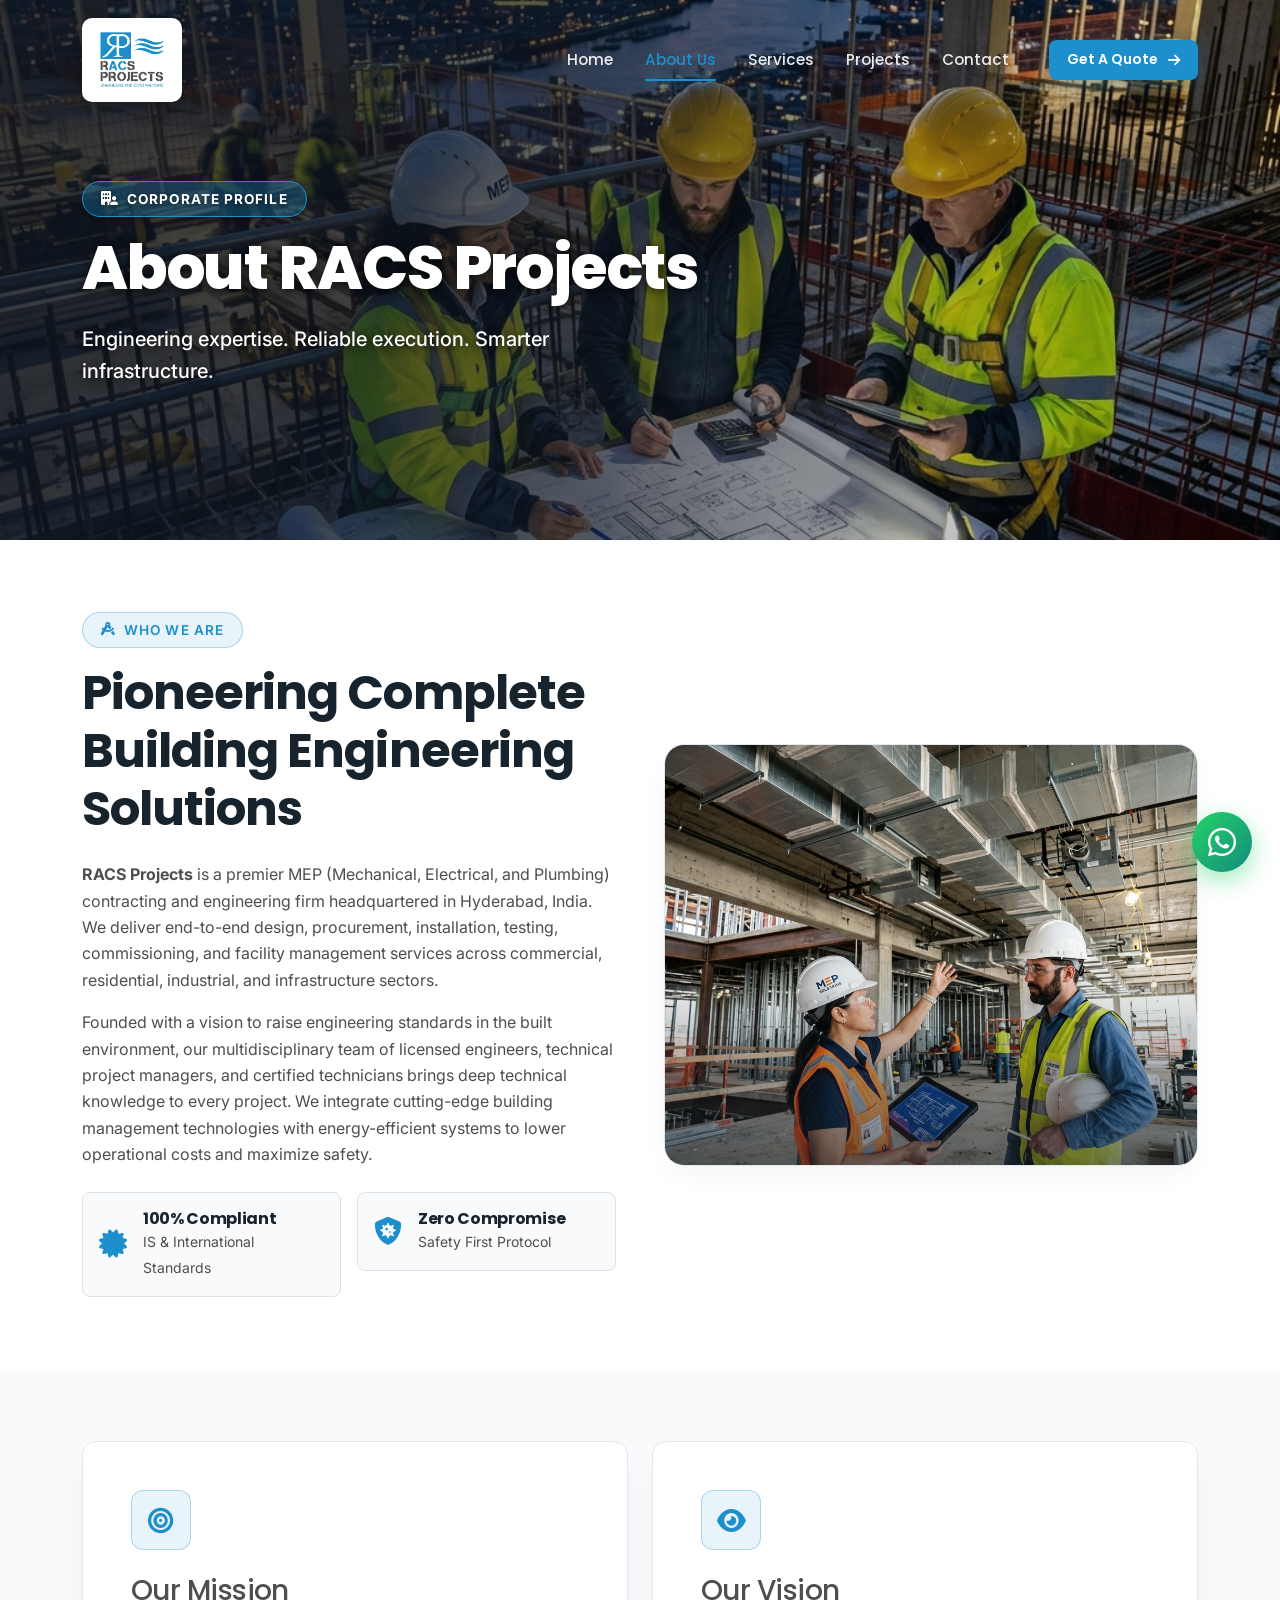
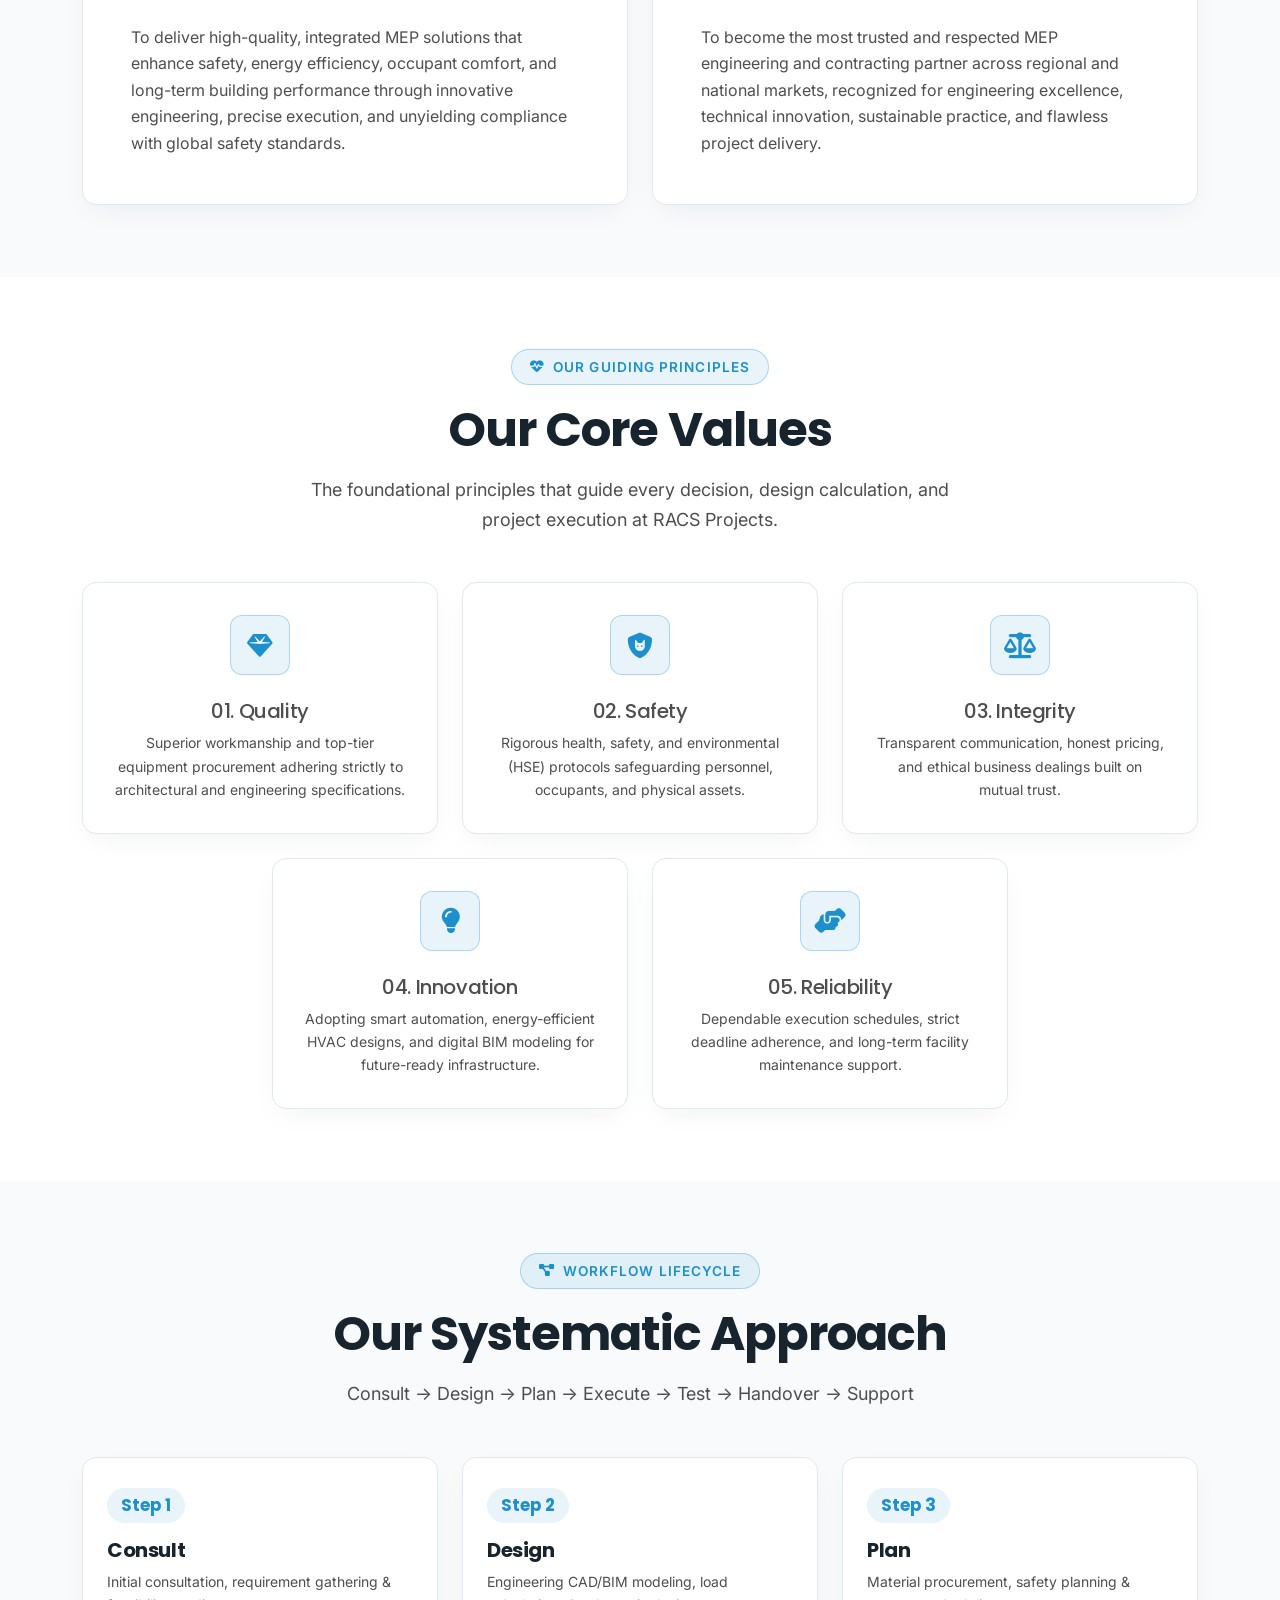
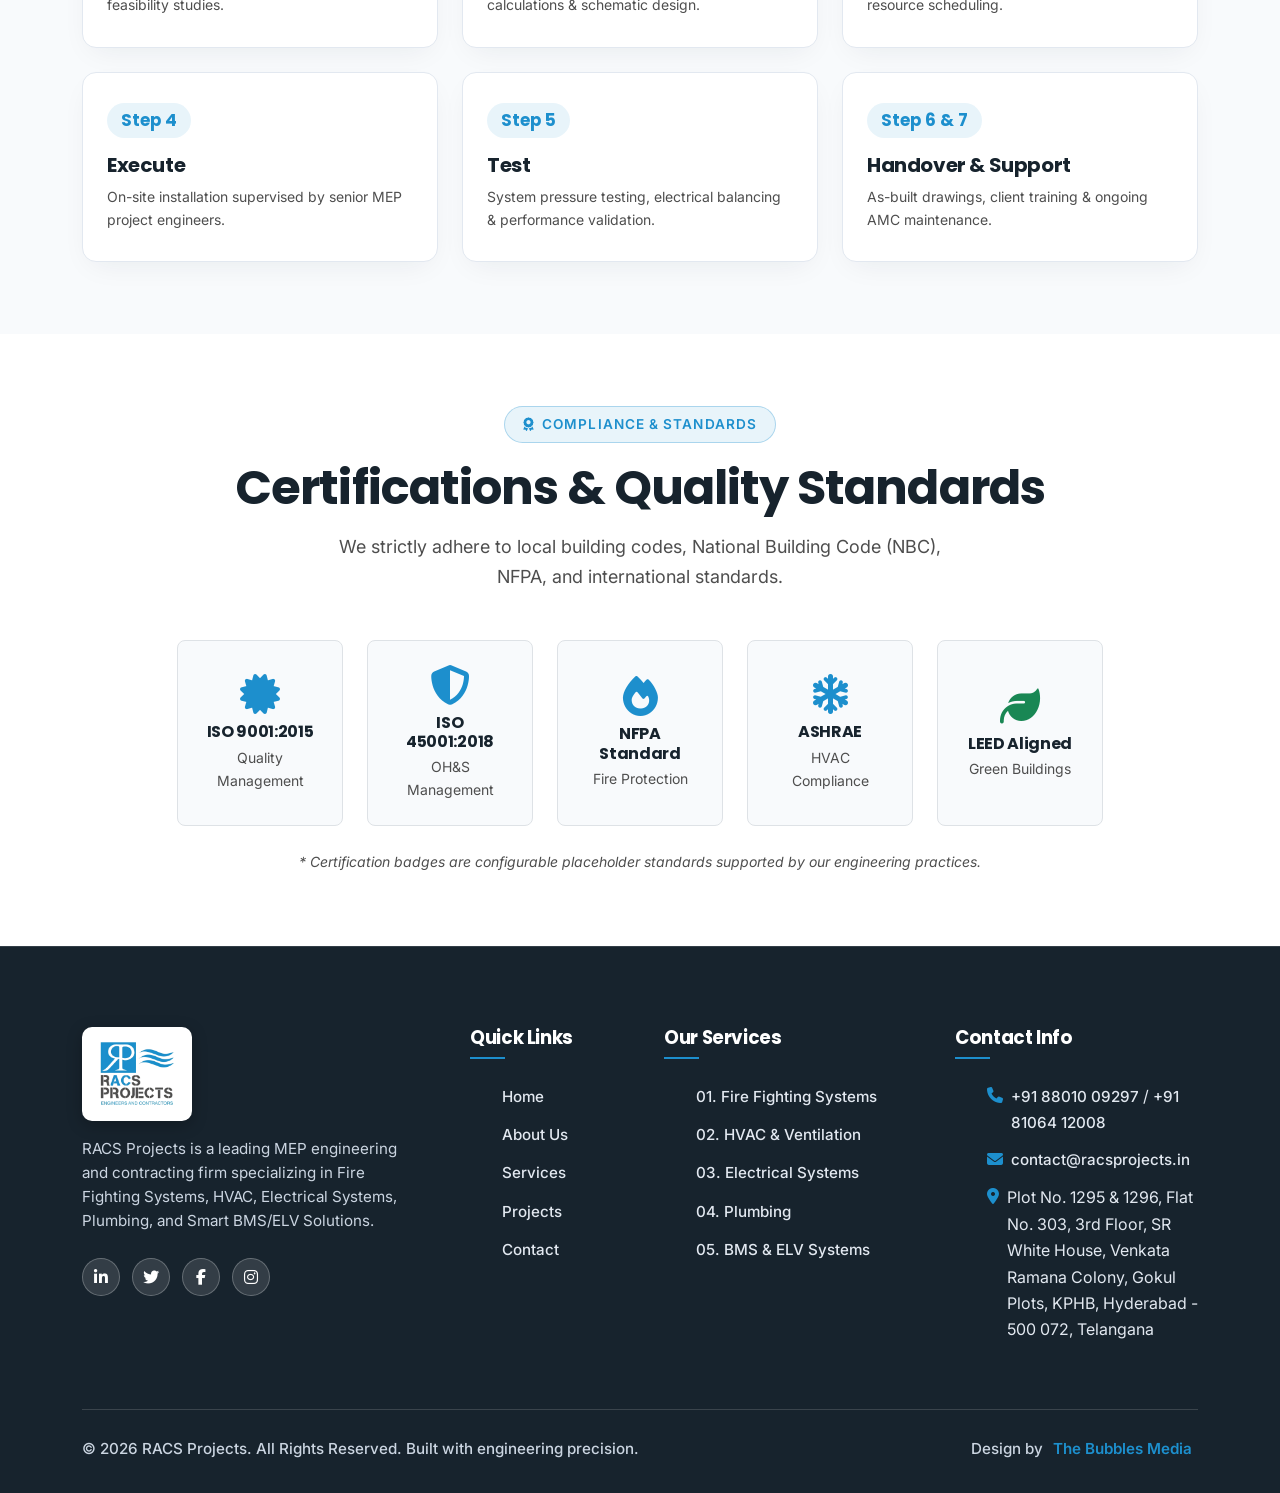
==== commit afb6a7cc: "gcg" ====
--- a/about.html
+++ b/about.html
@@ -3,16 +3,62 @@
 <head>
   <meta charset="UTF-8">
   <meta name="viewport" content="width=device-width, initial-scale=1.0">
-  <title>About Us | RACS Projects - MEP Engineering & Contracting</title>
-  <meta name="description" content="Learn about RACS Projects, a trusted MEP engineering and contracting company committed to engineering excellence, safety, and sustainable building systems.">
+  <title>About Us | RACS Projects - MEP Engineering & Contracting Excellence</title>
+  <meta name="description" content="Learn about RACS Projects, a trusted MEP engineering and contracting company committed to engineering excellence, safety, and sustainable building systems in Hyderabad, India.">
   <meta name="keywords" content="RACS Projects about, MEP engineering company, mission vision core values, MEP contractors Hyderabad">
   <meta name="author" content="RACS Projects">
+  <meta name="robots" content="index, follow">
+  <link rel="canonical" href="https://racsprojects.com/about.html">
+
+  <!-- Favicon & Touch Icon -->
+  <link rel="icon" type="image/png" href="assets/images/logo.png">
+  <link rel="shortcut icon" type="image/png" href="assets/images/logo.png">
+  <link rel="apple-touch-icon" href="assets/images/logo.png">
+
+  <!-- GEO Tagging (Geographic SEO) -->
+  <meta name="geo.region" content="IN-TG">
+  <meta name="geo.placename" content="Hyderabad">
+  <meta name="geo.position" content="17.450408;78.422081">
+  <meta name="ICBM" content="17.450408, 78.422081">
   
   <!-- Open Graph / Social Media Meta -->
-  <meta property="og:title" content="About Us | RACS Projects">
+  <meta property="og:title" content="About Us | RACS Projects - MEP Engineering">
   <meta property="og:description" content="Engineering expertise. Reliable execution. Smarter infrastructure.">
   <meta property="og:type" content="website">
   <meta property="og:url" content="https://racsprojects.com/about.html">
+  <meta property="og:image" content="https://racsprojects.com/assets/images/about-hero.jpg">
+
+  <!-- Twitter Meta Cards -->
+  <meta name="twitter:card" content="summary_large_image">
+  <meta name="twitter:title" content="About Us | RACS Projects">
+  <meta name="twitter:description" content="Discover RACS Projects engineering team, mission, values, and quality standards.">
+  <meta name="twitter:image" content="https://racsprojects.com/assets/images/about-hero.jpg">
+
+  <!-- Schema.org JSON-LD Structured Data (SEO / AEO / LLM) -->
+  <script type="application/ld+json">
+  {
+    "@context": "https://schema.org",
+    "@type": "AboutPage",
+    "name": "About RACS Projects",
+    "url": "https://racsprojects.com/about.html",
+    "mainEntity": {
+      "@type": "Organization",
+      "name": "RACS Projects",
+      "url": "https://racsprojects.com/",
+      "logo": "https://racsprojects.com/assets/images/logo.png",
+      "email": "contact@racsprojects.in",
+      "telephone": "+91-8801009297",
+      "address": {
+        "@type": "PostalAddress",
+        "streetAddress": "Plot No. 1295 & 1296, Flat No. 303, 3rd Floor, SR White House, Venkata Ramana Colony, Gokul Plots, KPHB",
+        "addressLocality": "Hyderabad",
+        "addressRegion": "Telangana",
+        "postalCode": "500072",
+        "addressCountry": "IN"
+      }
+    }
+  }
+  </script>
 
   <!-- Google Fonts -->
   <link rel="preconnect" href="https://fonts.googleapis.com">
@@ -25,10 +71,32 @@
   <!-- Font Awesome Icons -->
   <link rel="stylesheet" href="https://cdnjs.cloudflare.com/ajax/libs/font-awesome/6.5.1/css/all.min.css">
 
+  <!-- Google Tag Manager -->
+  <script>(function(w,d,s,l,i){w[l]=w[l]||[];w[l].push({'gtm.start':
+  new Date().getTime(),event:'gtm.js'});var f=d.getElementsByTagName(s)[0],
+  j=d.createElement(s),dl=l!='dataLayer'?'&l='+l:'';j.async=true;j.src=
+  'https://www.googletagmanager.com/gtm.js?id='+i+dl;f.parentNode.insertBefore(j,f);
+  })(window,document,'script','dataLayer','GTM-TD3SQTVT');</script>
+  <!-- End Google Tag Manager -->
+
+  <!-- Google tag (gtag.js) -->
+  <script async src="https://www.googletagmanager.com/gtag/js?id=G-G542EDHJNM"></script>
+  <script>
+    window.dataLayer = window.dataLayer || [];
+    function gtag(){dataLayer.push(arguments);}
+    gtag('js', new Date());
+
+    gtag('config', 'G-G542EDHJNM');
+  </script>
+
   <!-- Custom Stylesheet -->
   <link rel="stylesheet" href="css/style.css">
 </head>
 <body>
+  <!-- Google Tag Manager (noscript) -->
+  <noscript><iframe src="https://www.googletagmanager.com/ns.html?id=GTM-TD3SQTVT"
+  height="0" width="0" style="display:none;visibility:hidden"></iframe></noscript>
+  <!-- End Google Tag Manager (noscript) -->
 
   <!-- ==========================================
        NAVIGATION BAR
@@ -454,6 +522,16 @@
   <!-- Bootstrap 5 JS Bundle -->
   <script src="https://cdn.jsdelivr.net/npm/bootstrap@5.3.3/dist/js/bootstrap.bundle.min.js"></script>
   
+  <!-- Floating WhatsApp Action Button (+91 88010 09297) -->
+  <a href="https://wa.me/918801009297?text=Hello%20RACS%20Projects,%20I%20would%20like%20to%20enquire%20about%20your%20MEP%20services." 
+     class="whatsapp-float-btn" 
+     target="_blank" 
+     rel="noopener noreferrer" 
+     aria-label="Chat on WhatsApp with RACS Projects">
+    <i class="fa-brands fa-whatsapp"></i>
+    <span class="whatsapp-tooltip">Chat on WhatsApp</span>
+  </a>
+
   <!-- Custom JS -->
   <script src="js/script.js"></script>
 </body>
--- a/css/style.css
+++ b/css/style.css
@@ -1006,3 +1006,83 @@
     padding: 24px;
   }
 }
+
+/* --------------------------------------------------------------------------
+   15. FLOATING WHATSAPP BUTTON
+   -------------------------------------------------------------------------- */
+.whatsapp-float-btn {
+  position: fixed;
+  bottom: 28px;
+  right: 28px;
+  width: 60px;
+  height: 60px;
+  background: linear-gradient(135deg, #25D366 0%, #128C7E 100%);
+  color: #ffffff !important;
+  border-radius: 50%;
+  text-align: center;
+  font-size: 32px;
+  box-shadow: 0 8px 24px rgba(37, 211, 102, 0.45);
+  z-index: 9999;
+  display: flex;
+  align-items: center;
+  justify-content: center;
+  text-decoration: none !important;
+  transition: all 0.3s cubic-bezier(0.175, 0.885, 0.32, 1.275);
+  animation: whatsappPulse 2.5s infinite;
+}
+
+.whatsapp-float-btn:hover {
+  transform: scale(1.12) rotate(6deg);
+  box-shadow: 0 12px 30px rgba(37, 211, 102, 0.6);
+  color: #ffffff !important;
+}
+
+.whatsapp-float-btn .whatsapp-tooltip {
+  position: absolute;
+  right: 72px;
+  background: #17232D;
+  color: #ffffff;
+  font-family: var(--font-body);
+  font-size: 0.82rem;
+  font-weight: 600;
+  padding: 6px 14px;
+  border-radius: 20px;
+  white-space: nowrap;
+  opacity: 0;
+  visibility: hidden;
+  transform: translateX(10px);
+  transition: all 0.3s ease;
+  box-shadow: 0 4px 15px rgba(0, 0, 0, 0.2);
+  pointer-events: none;
+}
+
+.whatsapp-float-btn:hover .whatsapp-tooltip {
+  opacity: 1;
+  visibility: visible;
+  transform: translateX(0);
+}
+
+@keyframes whatsappPulse {
+  0% {
+    box-shadow: 0 0 0 0 rgba(37, 211, 102, 0.6);
+  }
+  70% {
+    box-shadow: 0 0 0 16px rgba(37, 211, 102, 0);
+  }
+  100% {
+    box-shadow: 0 0 0 0 rgba(37, 211, 102, 0);
+  }
+}
+
+@media (max-width: 767.98px) {
+  .whatsapp-float-btn {
+    bottom: 20px;
+    right: 20px;
+    width: 54px;
+    height: 54px;
+    font-size: 28px;
+  }
+  .whatsapp-float-btn .whatsapp-tooltip {
+    display: none;
+  }
+}
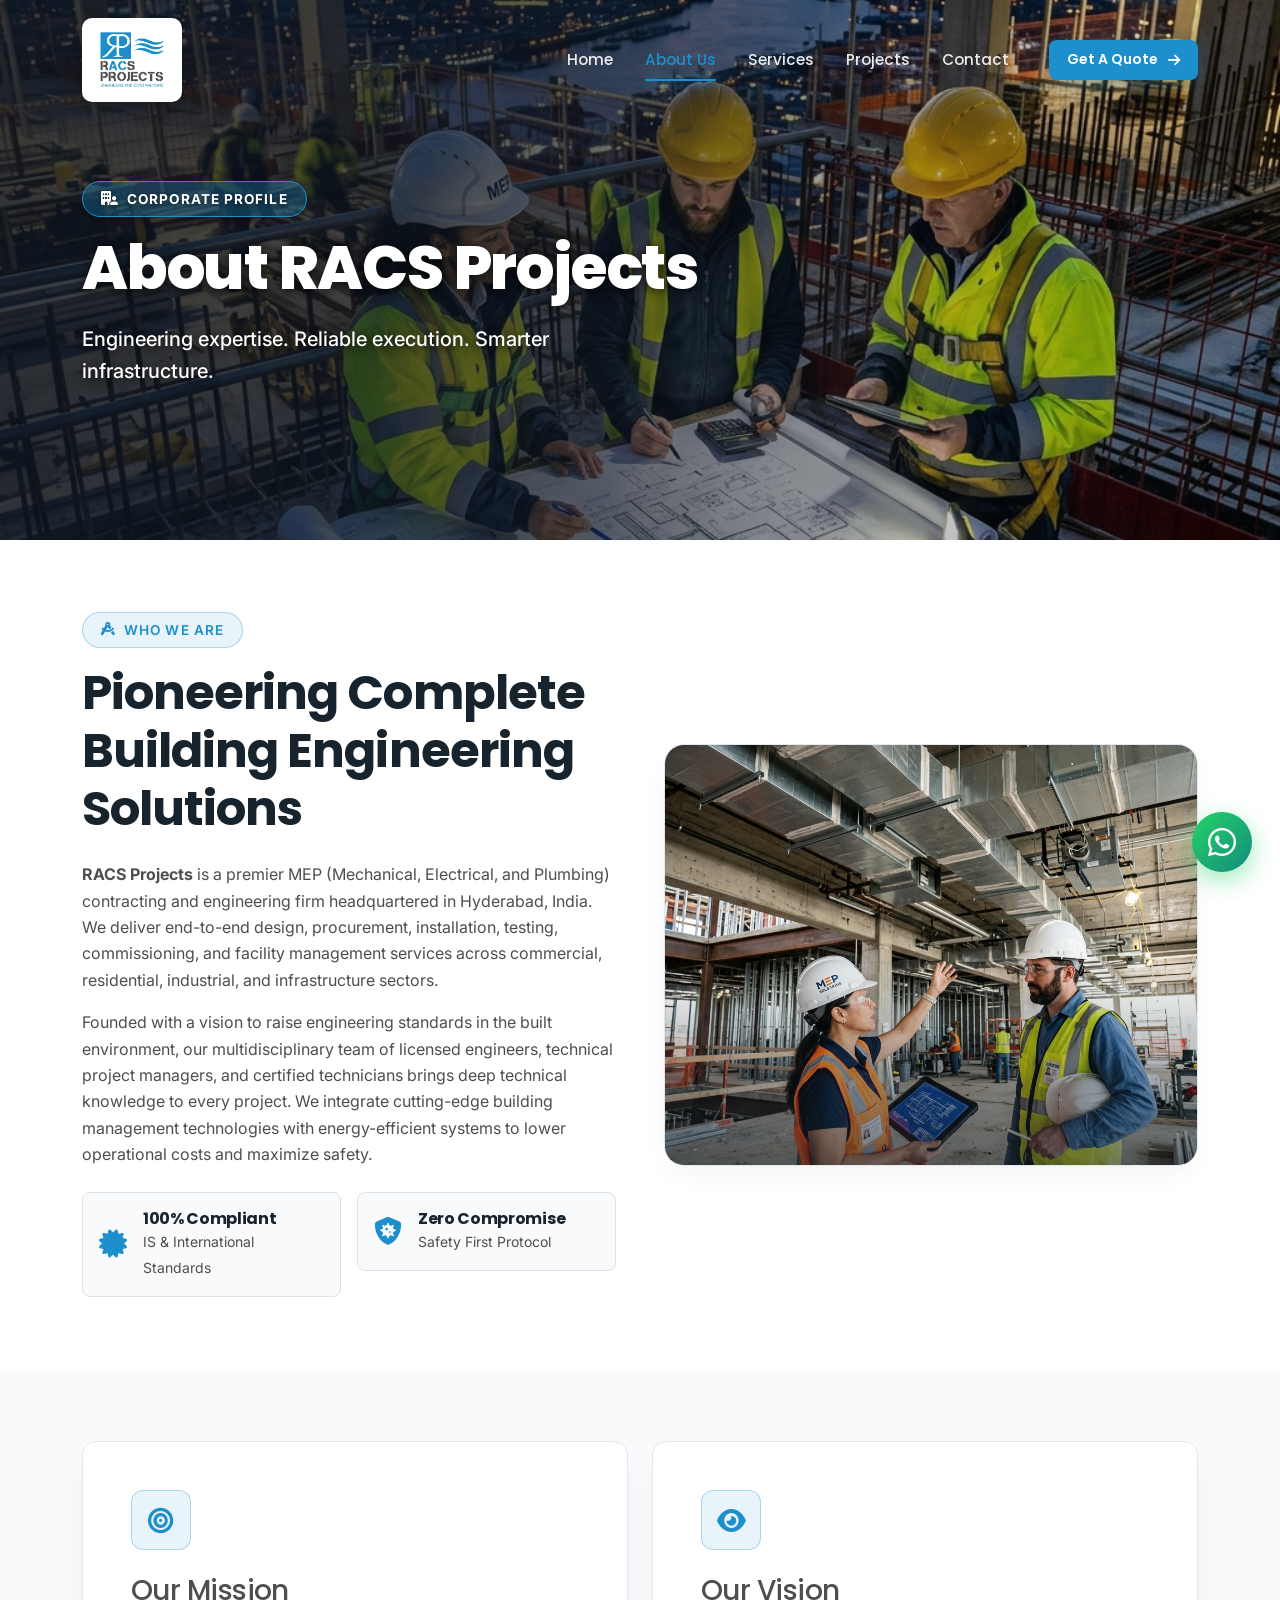
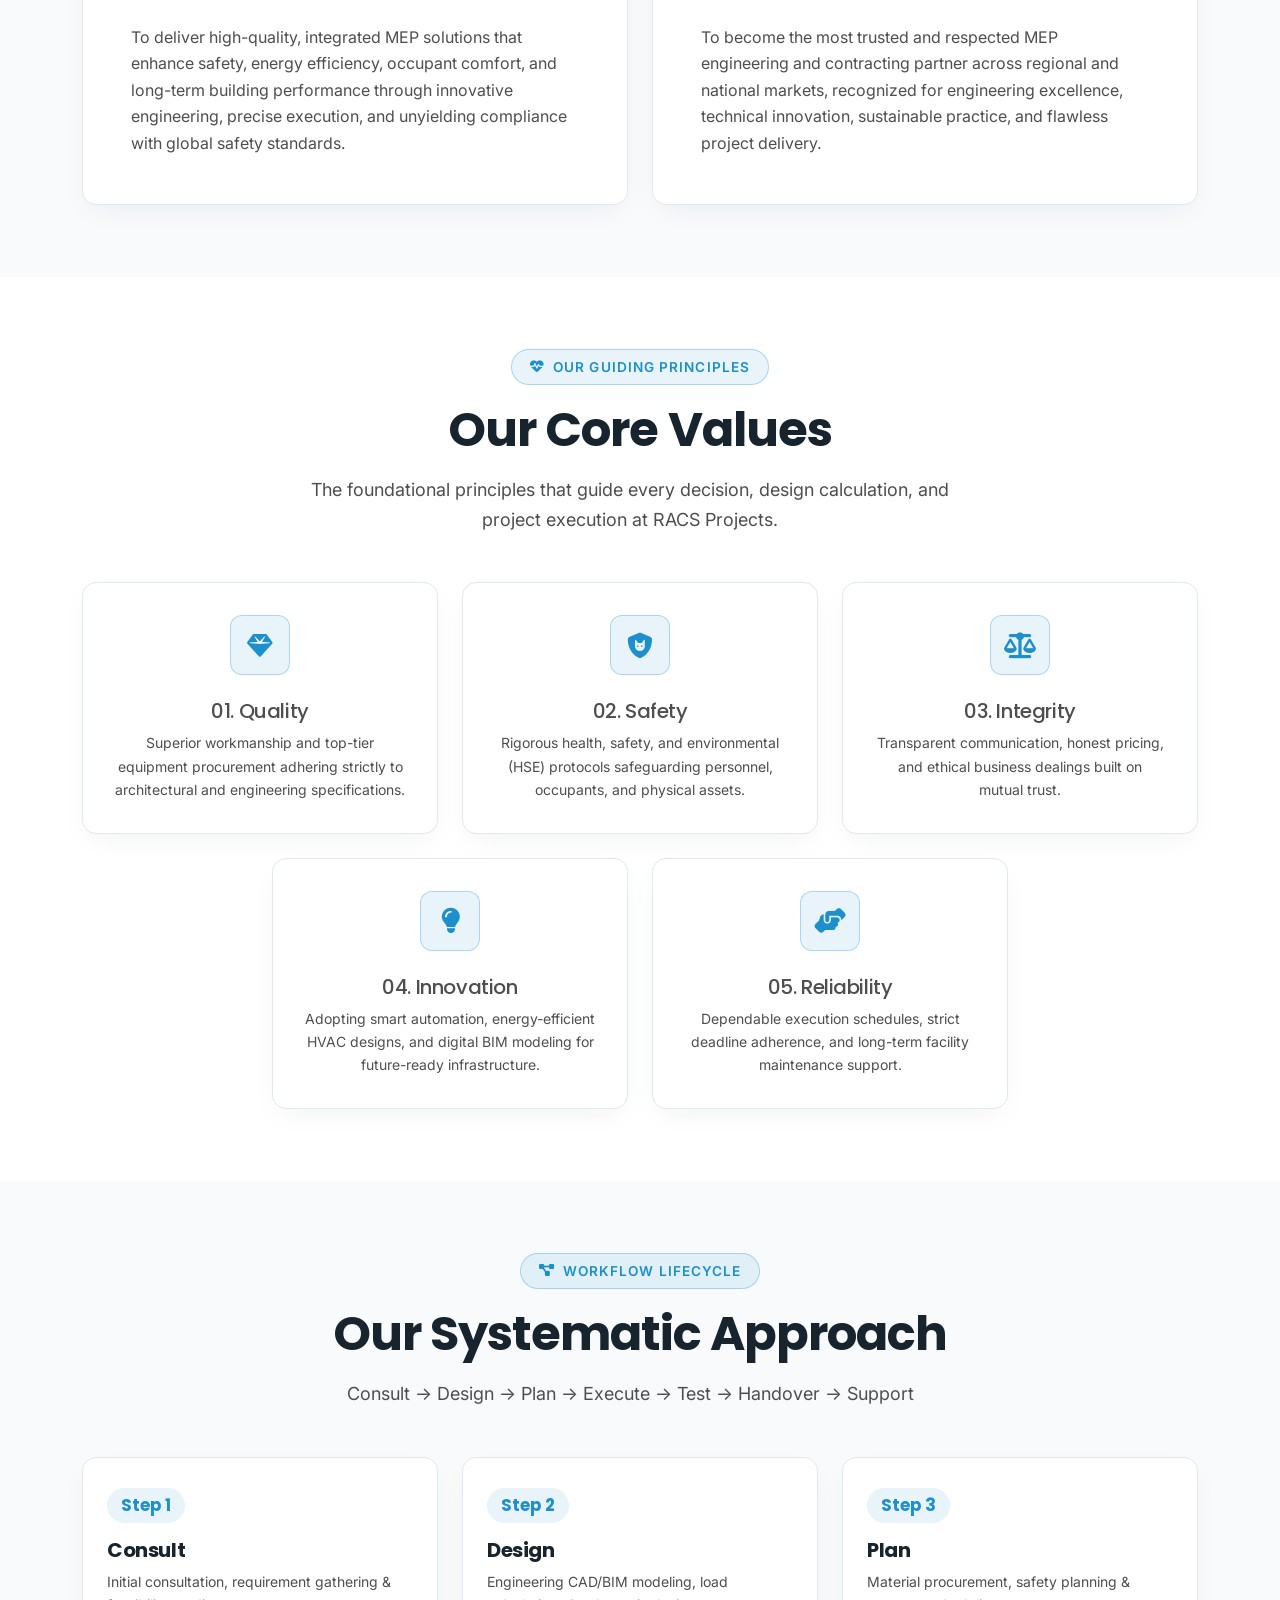
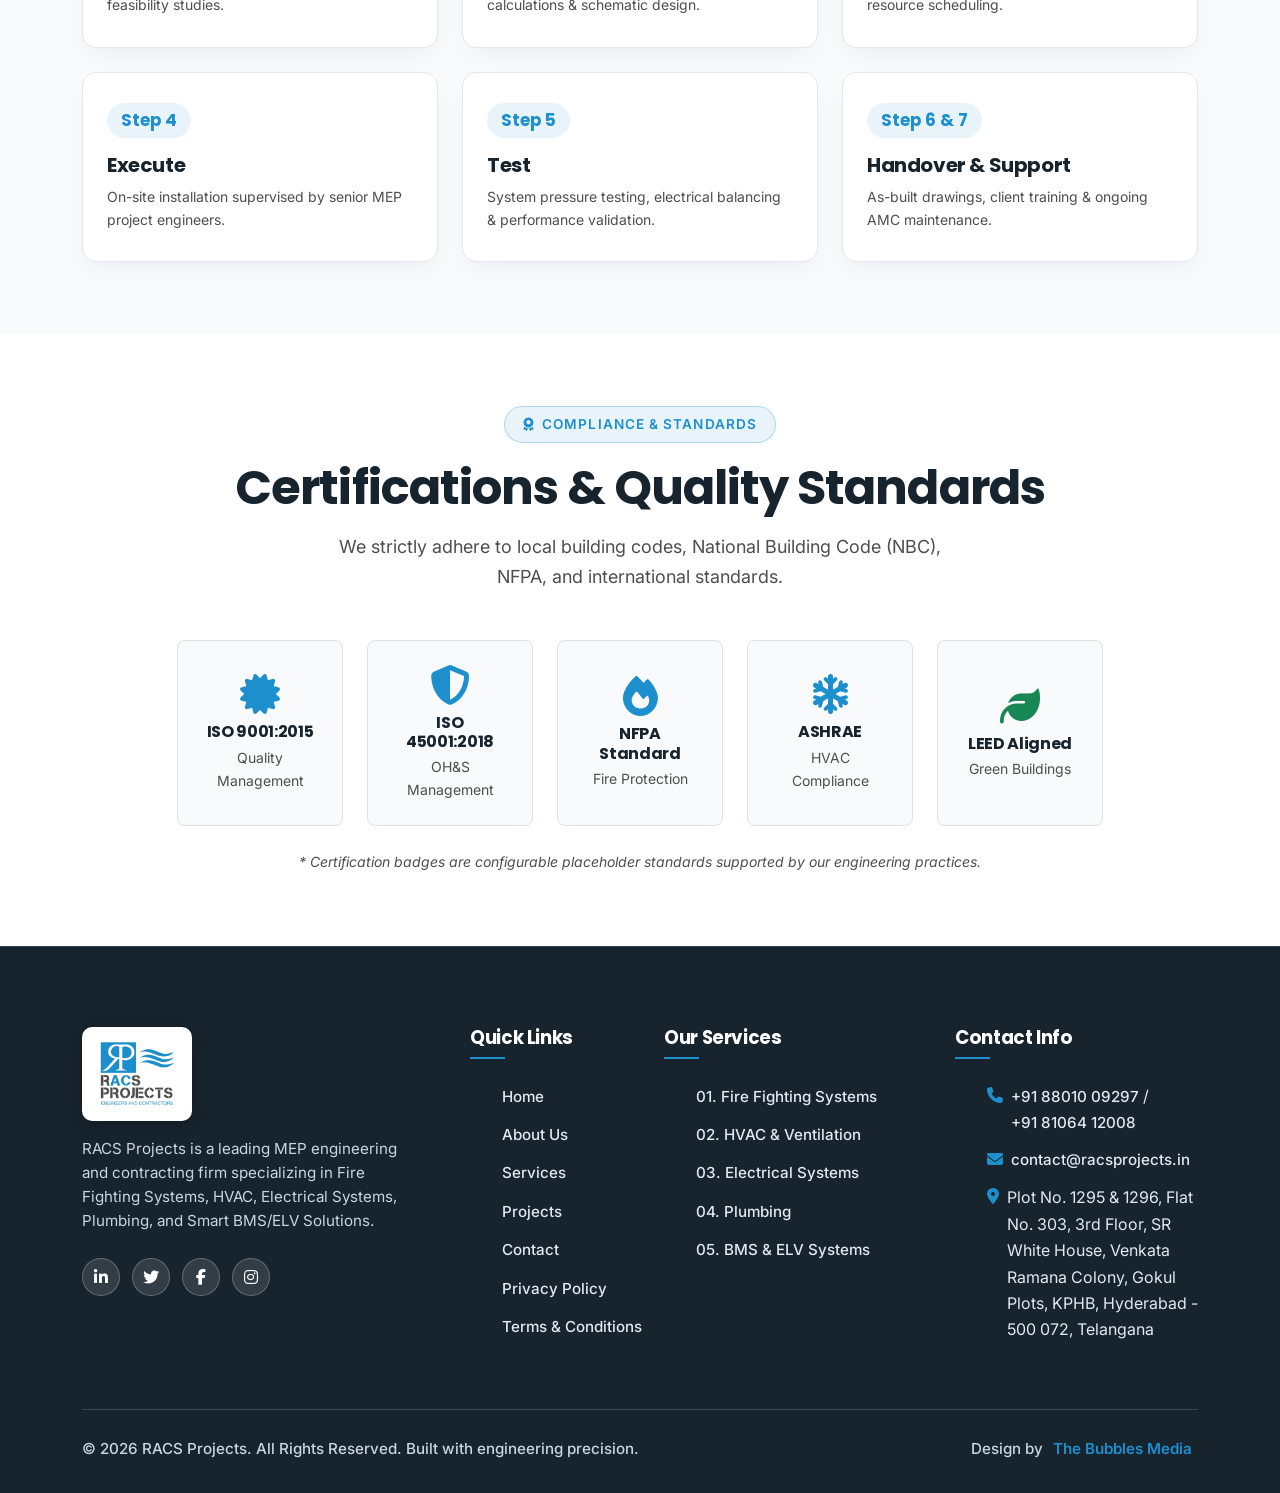
==== commit 2c08f2e6: "hv" ====
--- a/about.html
+++ b/about.html
@@ -478,6 +478,8 @@
             <li><a href="services.html">Services</a></li>
             <li><a href="projects.html">Projects</a></li>
             <li><a href="contact.html">Contact</a></li>
+            <li><a href="privacy-policy.html">Privacy Policy</a></li>
+            <li><a href="terms-and-conditions.html">Terms &amp; Conditions</a></li>
           </ul>
         </div>
 
--- a/css/style.css
+++ b/css/style.css
@@ -848,12 +848,14 @@
   color: #E2E8F0 !important;
   font-size: 0.95rem;
   font-weight: 500;
+  display: inline-block;
+  white-space: nowrap;
   transition: var(--transition-fast);
 }
 
 .footer-links a:hover {
   color: #1D8FCD !important;
-  padding-left: 6px;
+  transform: translateX(6px);
 }
 
 .social-icon-btn {
@@ -1086,3 +1088,135 @@
     display: none;
   }
 }
+
+/* --------------------------------------------------------------------------
+   16. LEGAL & POLICY PAGES STYLES
+   -------------------------------------------------------------------------- */
+.legal-toc-card {
+  position: sticky;
+  top: 110px;
+  background: var(--bg-light);
+  border: 1px solid var(--border-light);
+  border-radius: var(--radius-md);
+  padding: 24px;
+  box-shadow: var(--shadow-subtle);
+}
+
+.legal-toc-title {
+  font-size: 1.1rem;
+  font-weight: 700;
+  color: var(--brand-navy-dark);
+  padding-bottom: 12px;
+  margin-bottom: 16px;
+  border-bottom: 2px solid var(--brand-blue-light);
+  display: flex;
+  align-items: center;
+  gap: 10px;
+}
+
+.legal-toc-list {
+  list-style: none;
+  padding: 0;
+  margin: 0;
+  display: flex;
+  flex-direction: column;
+  gap: 6px;
+}
+
+.legal-toc-link {
+  display: flex;
+  align-items: center;
+  gap: 10px;
+  padding: 8px 12px;
+  color: var(--brand-charcoal);
+  font-size: 0.88rem;
+  font-weight: 500;
+  border-radius: var(--radius-sm);
+  transition: var(--transition-fast);
+  text-decoration: none;
+}
+
+.legal-toc-link:hover,
+.legal-toc-link.active {
+  background: var(--brand-blue-light);
+  color: var(--brand-blue);
+  font-weight: 600;
+  transform: translateX(4px);
+}
+
+.legal-content-section {
+  background: var(--bg-light);
+  border: 1px solid var(--border-light);
+  border-radius: var(--radius-md);
+  padding: 36px;
+  margin-bottom: 32px;
+  box-shadow: var(--shadow-subtle);
+  scroll-margin-top: 110px;
+}
+
+.legal-section-header {
+  display: flex;
+  align-items: center;
+  gap: 14px;
+  margin-bottom: 20px;
+  padding-bottom: 14px;
+  border-bottom: 1px solid var(--border-light);
+}
+
+.legal-section-icon {
+  width: 44px;
+  height: 44px;
+  border-radius: var(--radius-sm);
+  background: var(--brand-blue-light);
+  color: var(--brand-blue);
+  display: flex;
+  align-items: center;
+  justify-content: center;
+  font-size: 1.2rem;
+  flex-shrink: 0;
+}
+
+.legal-section-title {
+  font-size: 1.35rem;
+  font-weight: 700;
+  color: var(--brand-navy-dark);
+  margin: 0;
+}
+
+.legal-callout {
+  background: var(--bg-light-gray);
+  border-left: 4px solid var(--brand-blue);
+  padding: 20px 24px;
+  border-radius: 0 var(--radius-sm) var(--radius-sm) 0;
+  margin: 20px 0;
+}
+
+.legal-callout-title {
+  font-weight: 700;
+  color: var(--brand-navy-dark);
+  margin-bottom: 6px;
+}
+
+.legal-list {
+  padding-left: 20px;
+  margin-bottom: 1rem;
+}
+
+.legal-list li {
+  margin-bottom: 8px;
+  color: var(--brand-charcoal);
+}
+
+.legal-meta-badge {
+  display: inline-flex;
+  align-items: center;
+  gap: 8px;
+  padding: 6px 16px;
+  background: var(--bg-light-gray);
+  border: 1px solid var(--border-light);
+  border-radius: var(--radius-full);
+  font-size: 0.85rem;
+  color: var(--text-muted);
+  margin-bottom: 24px;
+}
+
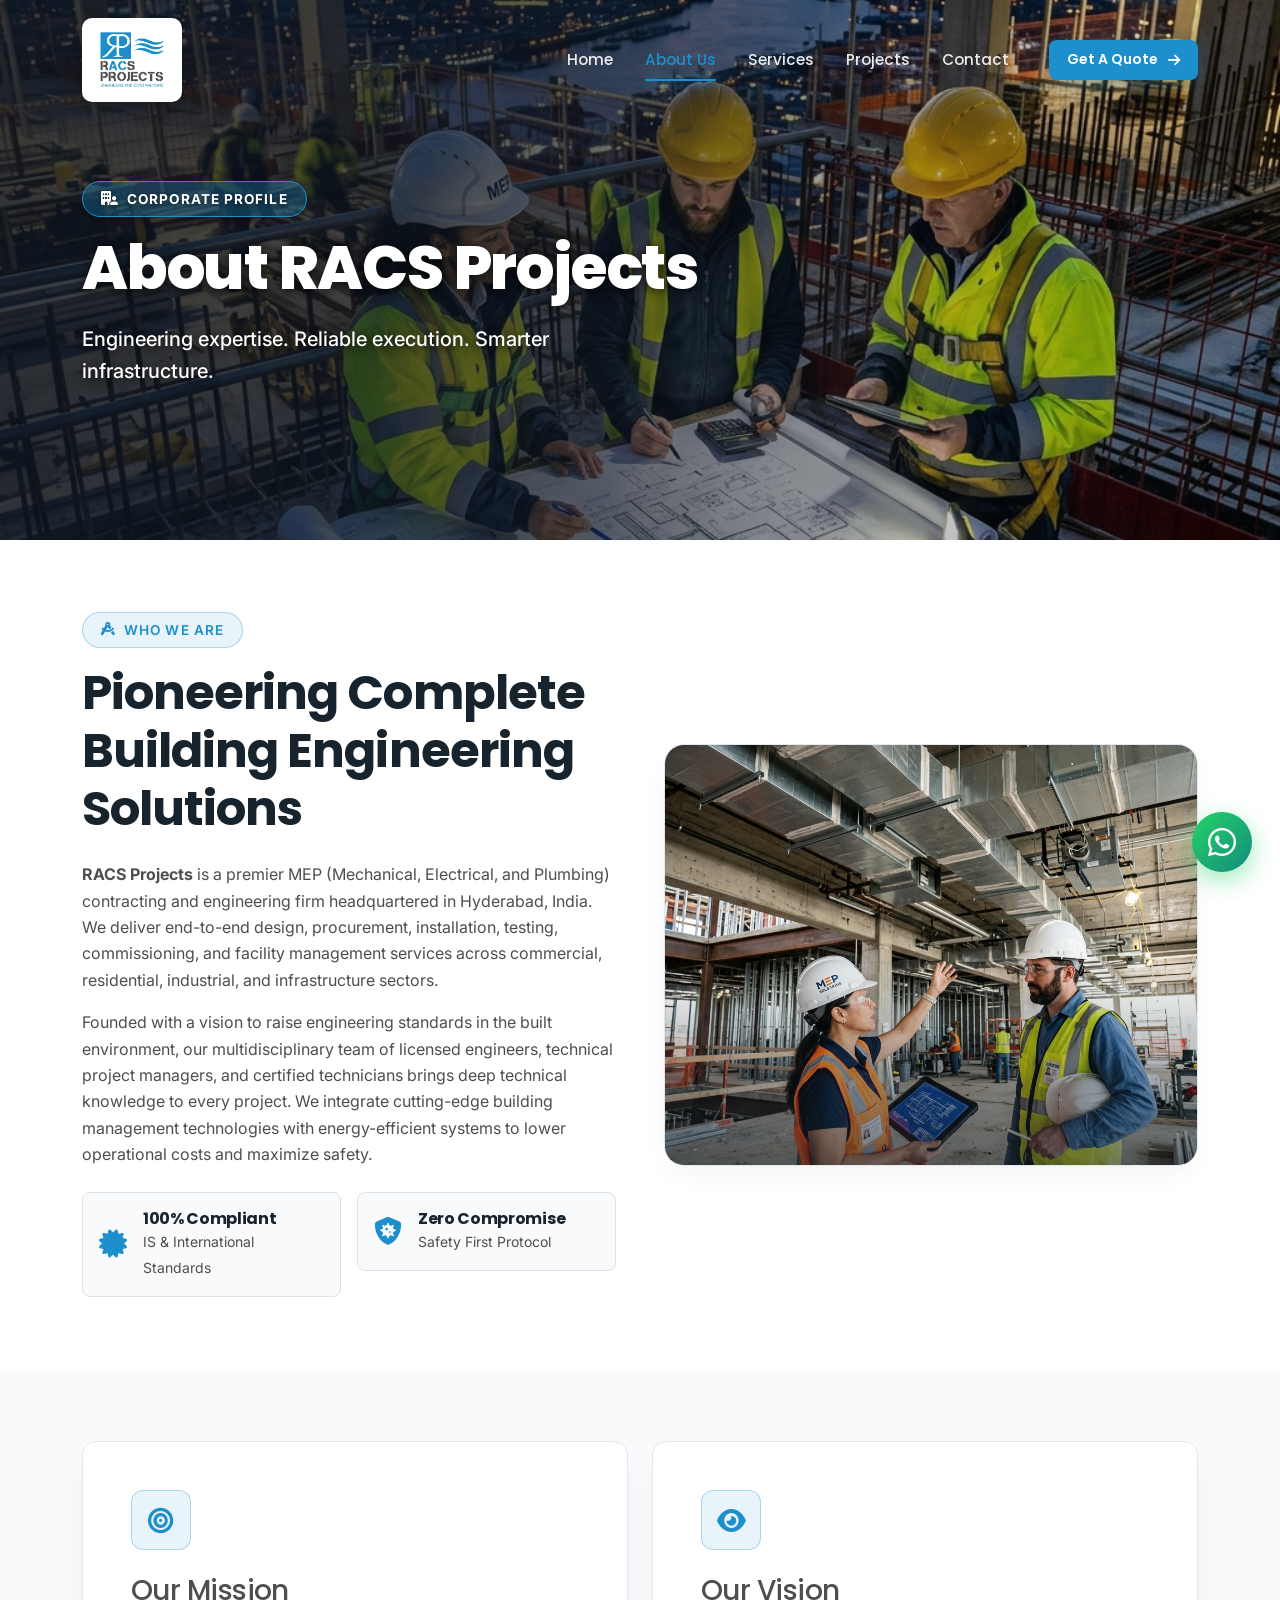
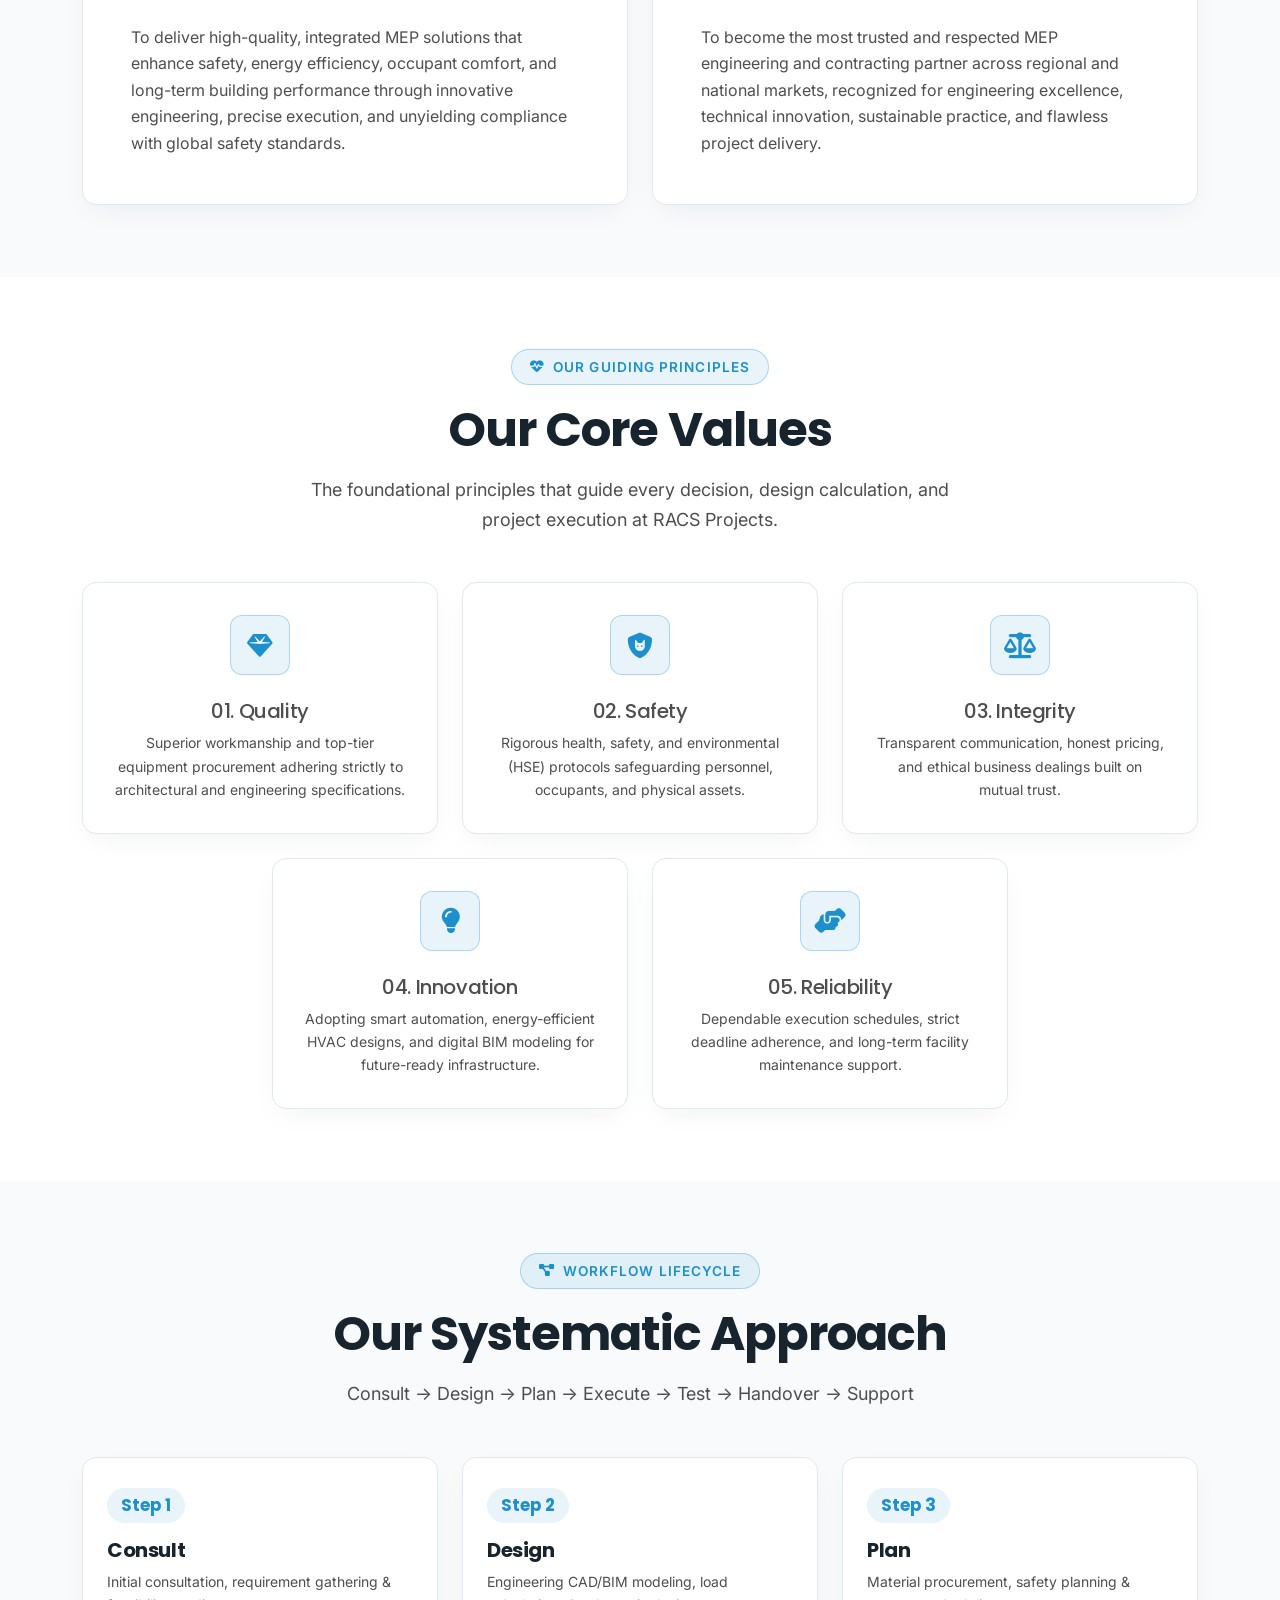
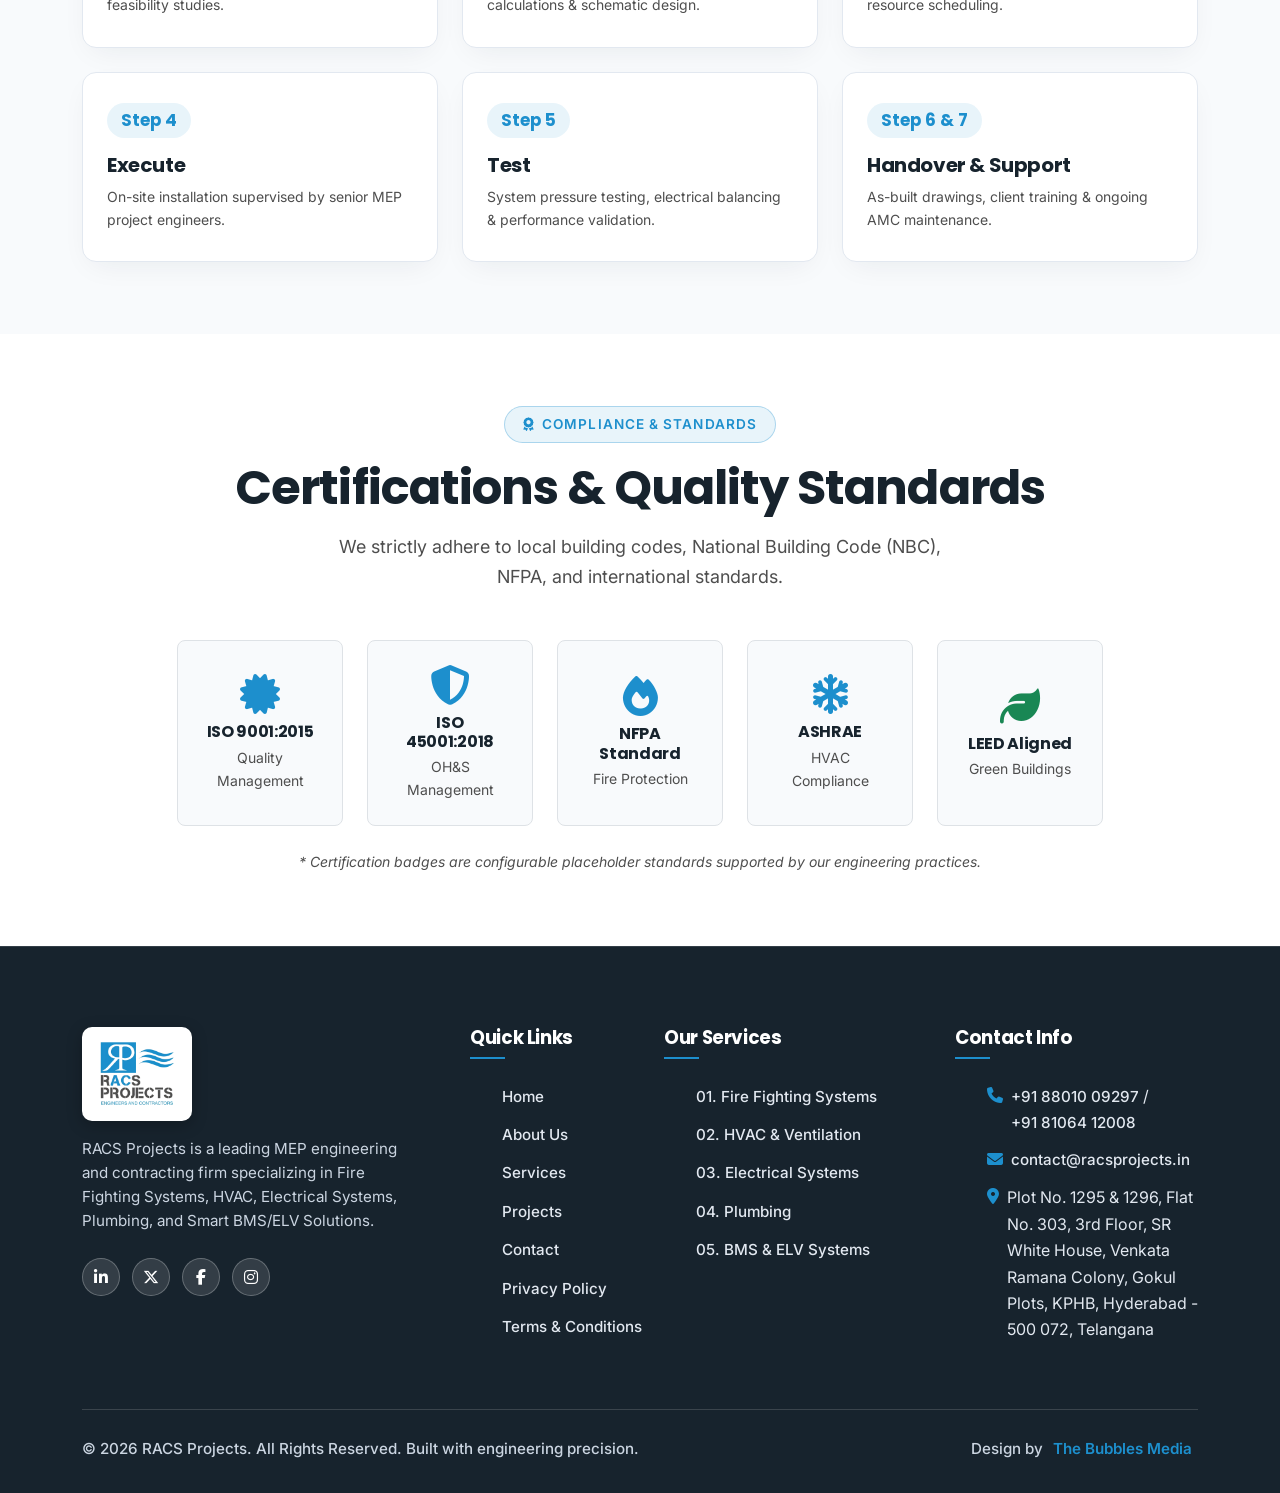
==== commit 1290fdc7: "fgcfg" ====
--- a/about.html
+++ b/about.html
@@ -464,7 +464,7 @@
           </p>
           <div>
             <a href="#" class="social-icon-btn"><i class="fa-brands fa-linkedin-in"></i></a>
-            <a href="#" class="social-icon-btn"><i class="fa-brands fa-twitter"></i></a>
+            <a href="#" class="social-icon-btn" aria-label="Twitter"><i class="fa-brands fa-x-twitter"></i></a>
             <a href="#" class="social-icon-btn"><i class="fa-brands fa-facebook-f"></i></a>
             <a href="#" class="social-icon-btn"><i class="fa-brands fa-instagram"></i></a>
           </div>
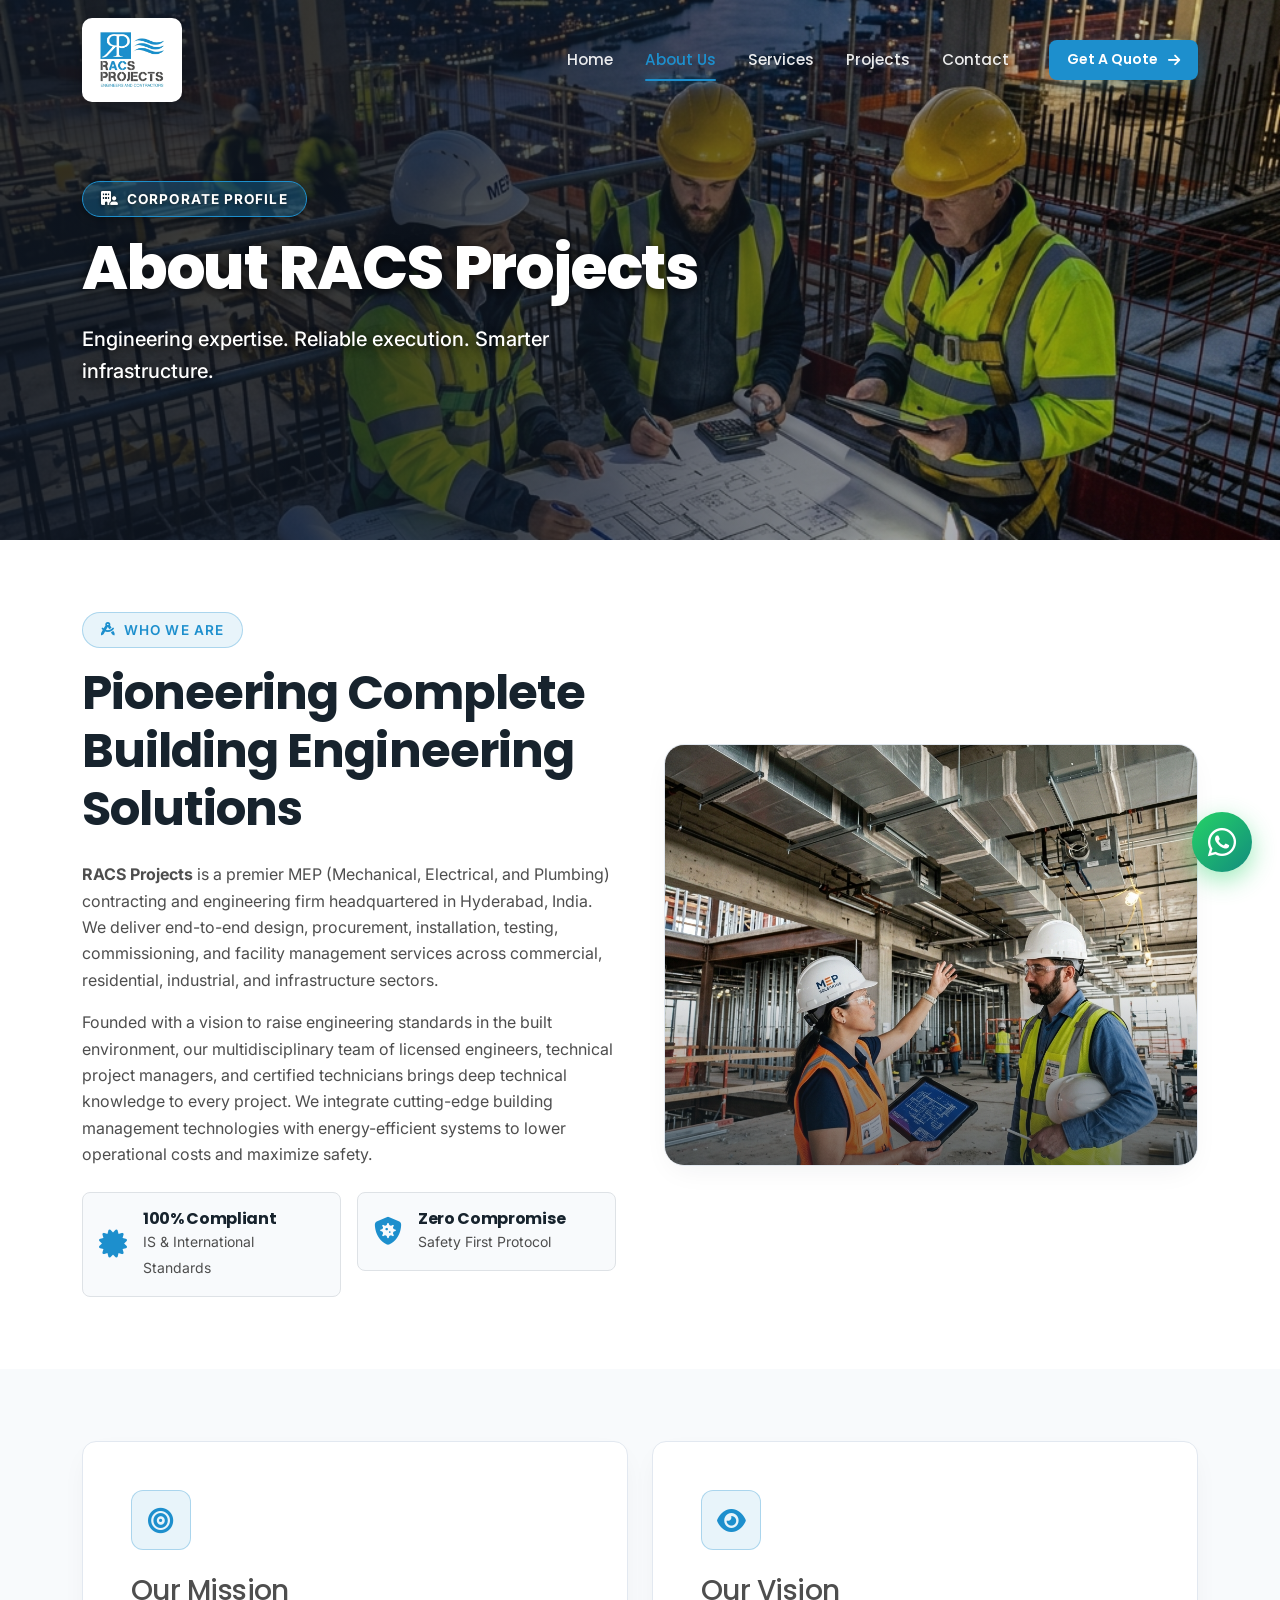
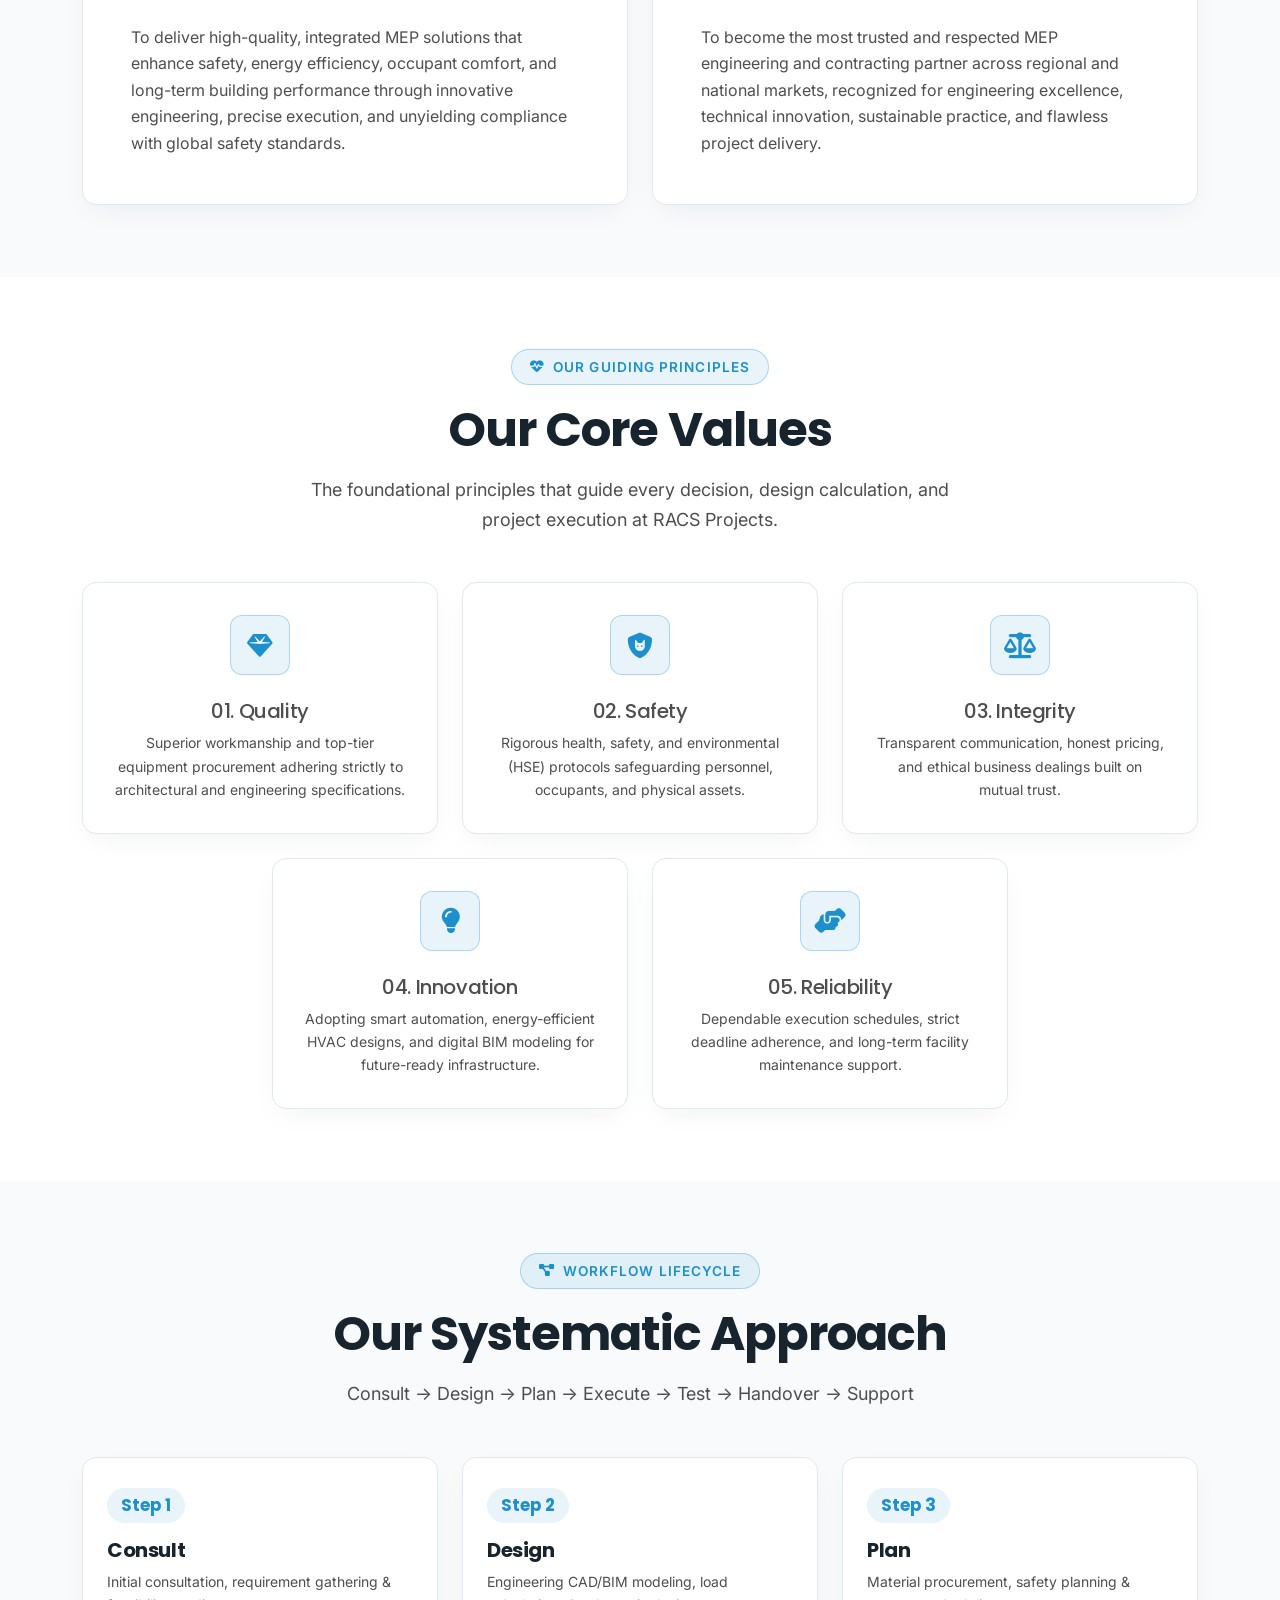
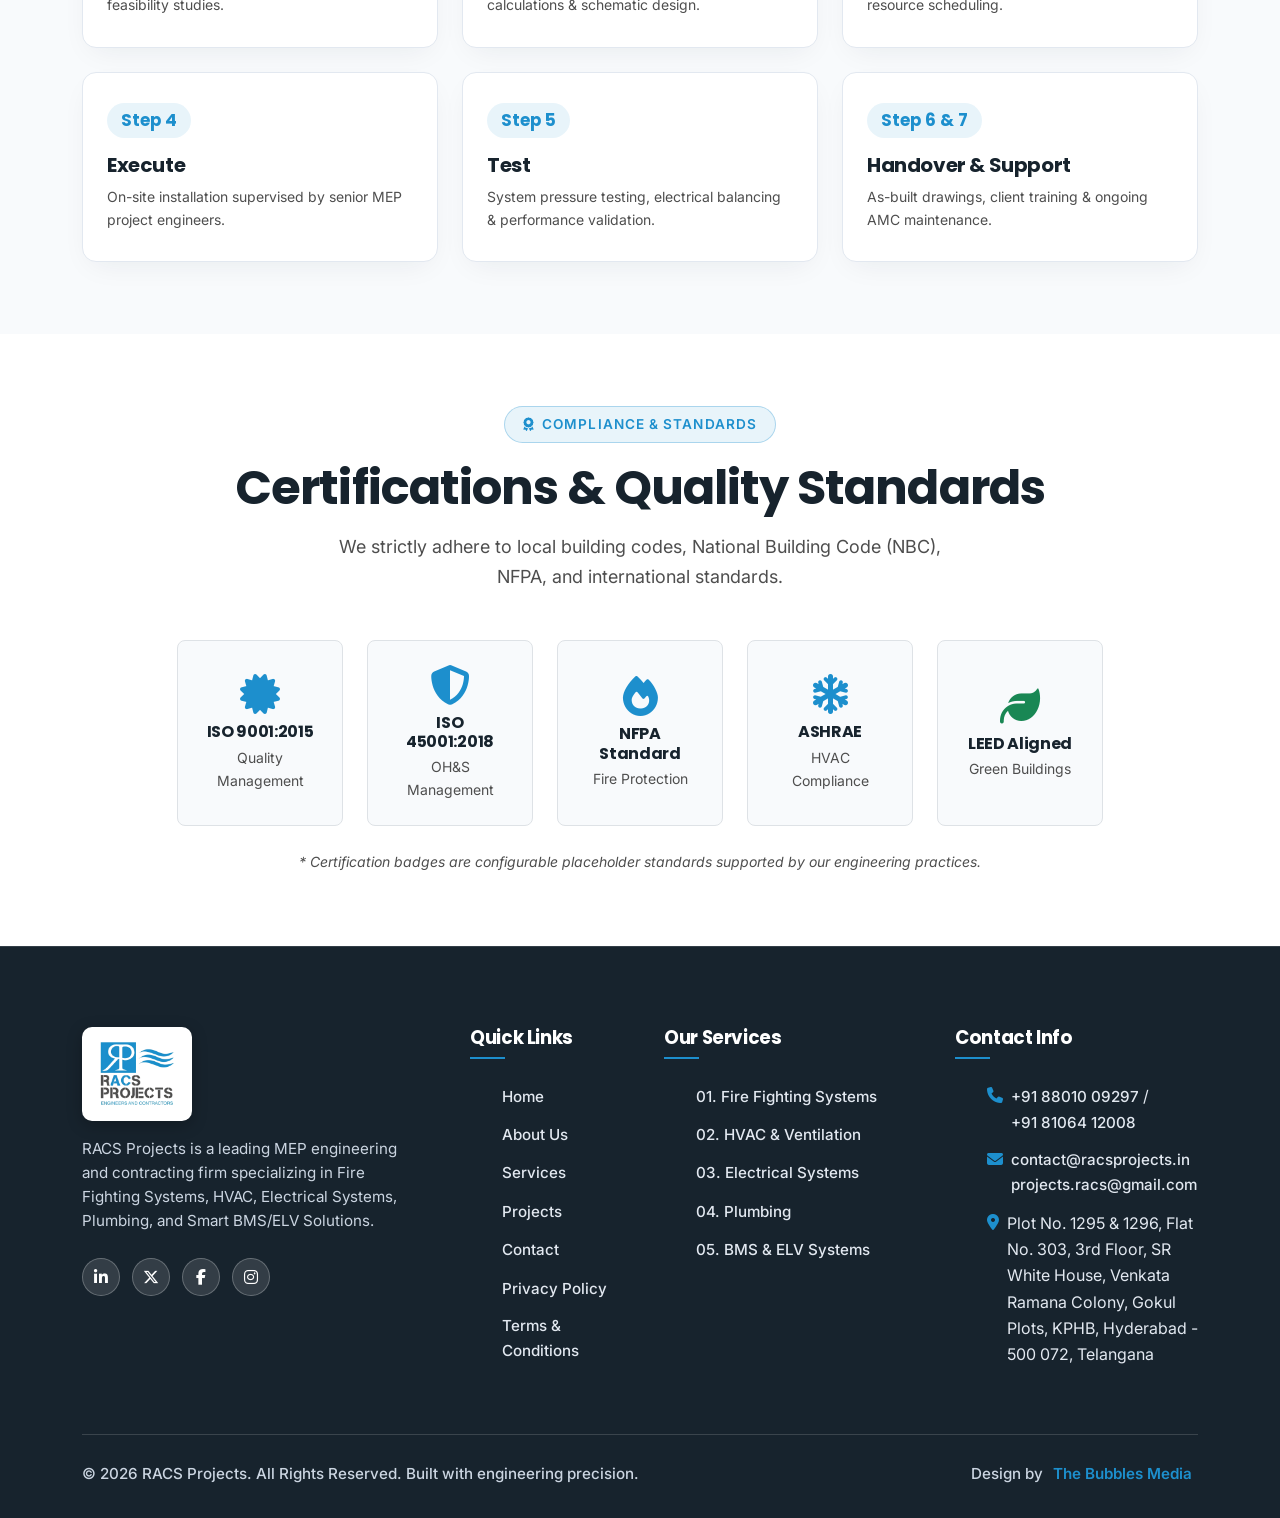
==== commit 9134434b: "hgfh" ====
--- a/about.html
+++ b/about.html
@@ -504,7 +504,10 @@
             </li>
             <li class="d-flex gap-2">
               <i class="fa-solid fa-envelope text-accent-cyan mt-1"></i>
-              <a href="mailto:contact@racsprojects.in" class="p-0">contact@racsprojects.in</a>
+              <div class="d-flex flex-column">
+                <a href="mailto:contact@racsprojects.in" class="p-0">contact@racsprojects.in</a>
+                <a href="mailto:projects.racs@gmail.com" class="p-0">projects.racs@gmail.com</a>
+              </div>
             </li>
             <li class="d-flex gap-2">
               <i class="fa-solid fa-location-dot text-accent-cyan mt-1"></i>
--- a/css/style.css
+++ b/css/style.css
@@ -67,6 +67,8 @@
 html {
   scroll-behavior: smooth;
   font-size: 16px;
+  overflow-x: hidden;
+  max-width: 100%;
 }
 
 body {
@@ -75,6 +77,7 @@
   color: var(--text-body);
   line-height: 1.65;
   overflow-x: hidden;
+  max-width: 100%;
   -webkit-font-smoothing: antialiased;
 }
 
@@ -335,15 +338,43 @@
   overflow: hidden;
 }
 
+.hero-carousel {
+  position: relative;
+  min-height: 92vh;
+  overflow: hidden;
+}
+
+.hero-carousel .carousel-inner,
+.hero-carousel .carousel-item {
+  height: 100%;
+  min-height: 92vh;
+}
+
+.hero-carousel .carousel-item {
+  background-size: cover;
+  background-position: center center;
+  background-repeat: no-repeat;
+}
+
+.hero-carousel-content {
+  position: absolute;
+  inset: 0;
+  display: flex;
+  align-items: center;
+  padding-top: 150px;
+  padding-bottom: 90px;
+  z-index: 3;
+}
+
 .hero-overlay {
   position: absolute;
   inset: 0;
   background: linear-gradient(
     90deg,
-    rgba(15, 23, 35, 0.82) 0%,
-    rgba(15, 23, 35, 0.65) 45%,
-    rgba(15, 23, 35, 0.25) 75%,
-    rgba(15, 23, 35, 0.05) 100%
+    rgba(15, 23, 35, 0.85) 0%,
+    rgba(15, 23, 35, 0.70) 45%,
+    rgba(15, 23, 35, 0.35) 75%,
+    rgba(15, 23, 35, 0.10) 100%
   );
   z-index: 1;
 }
@@ -849,7 +880,6 @@
   font-size: 0.95rem;
   font-weight: 500;
   display: inline-block;
-  white-space: nowrap;
   transition: var(--transition-fast);
 }
 
